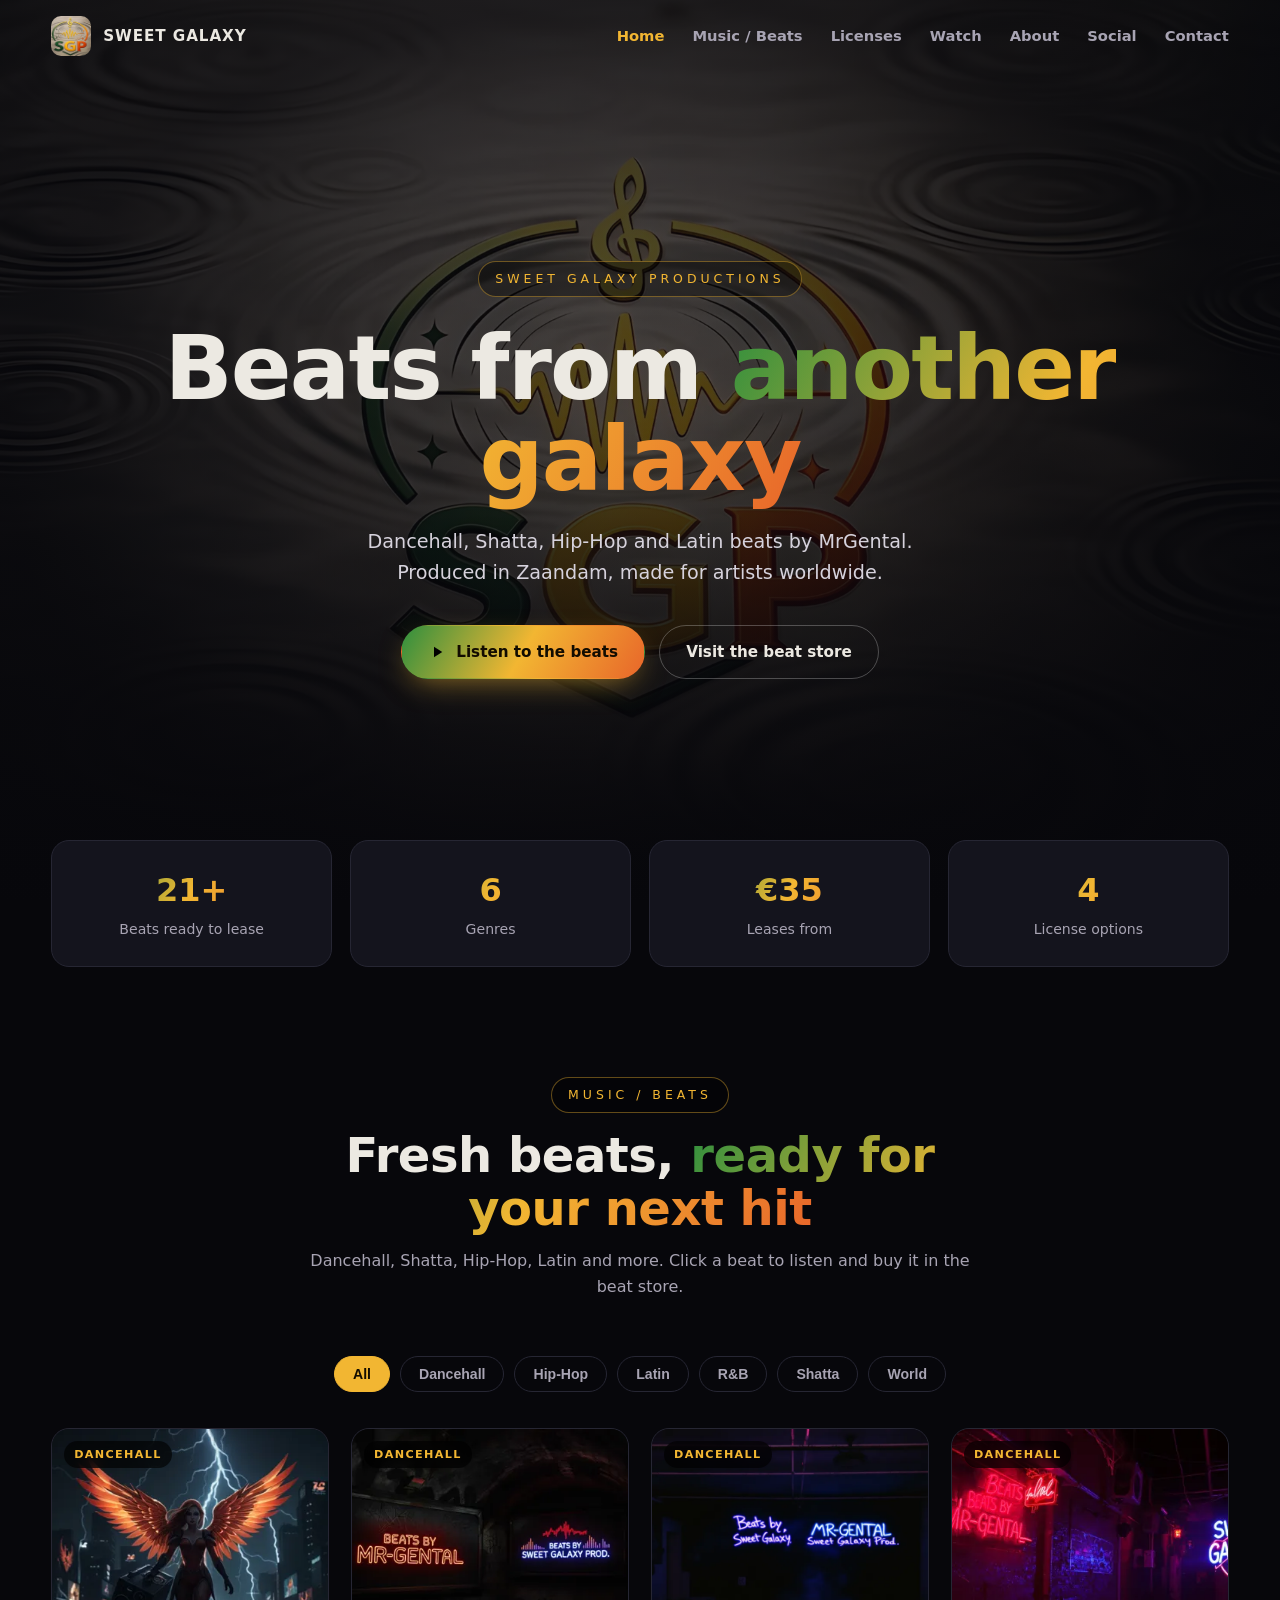
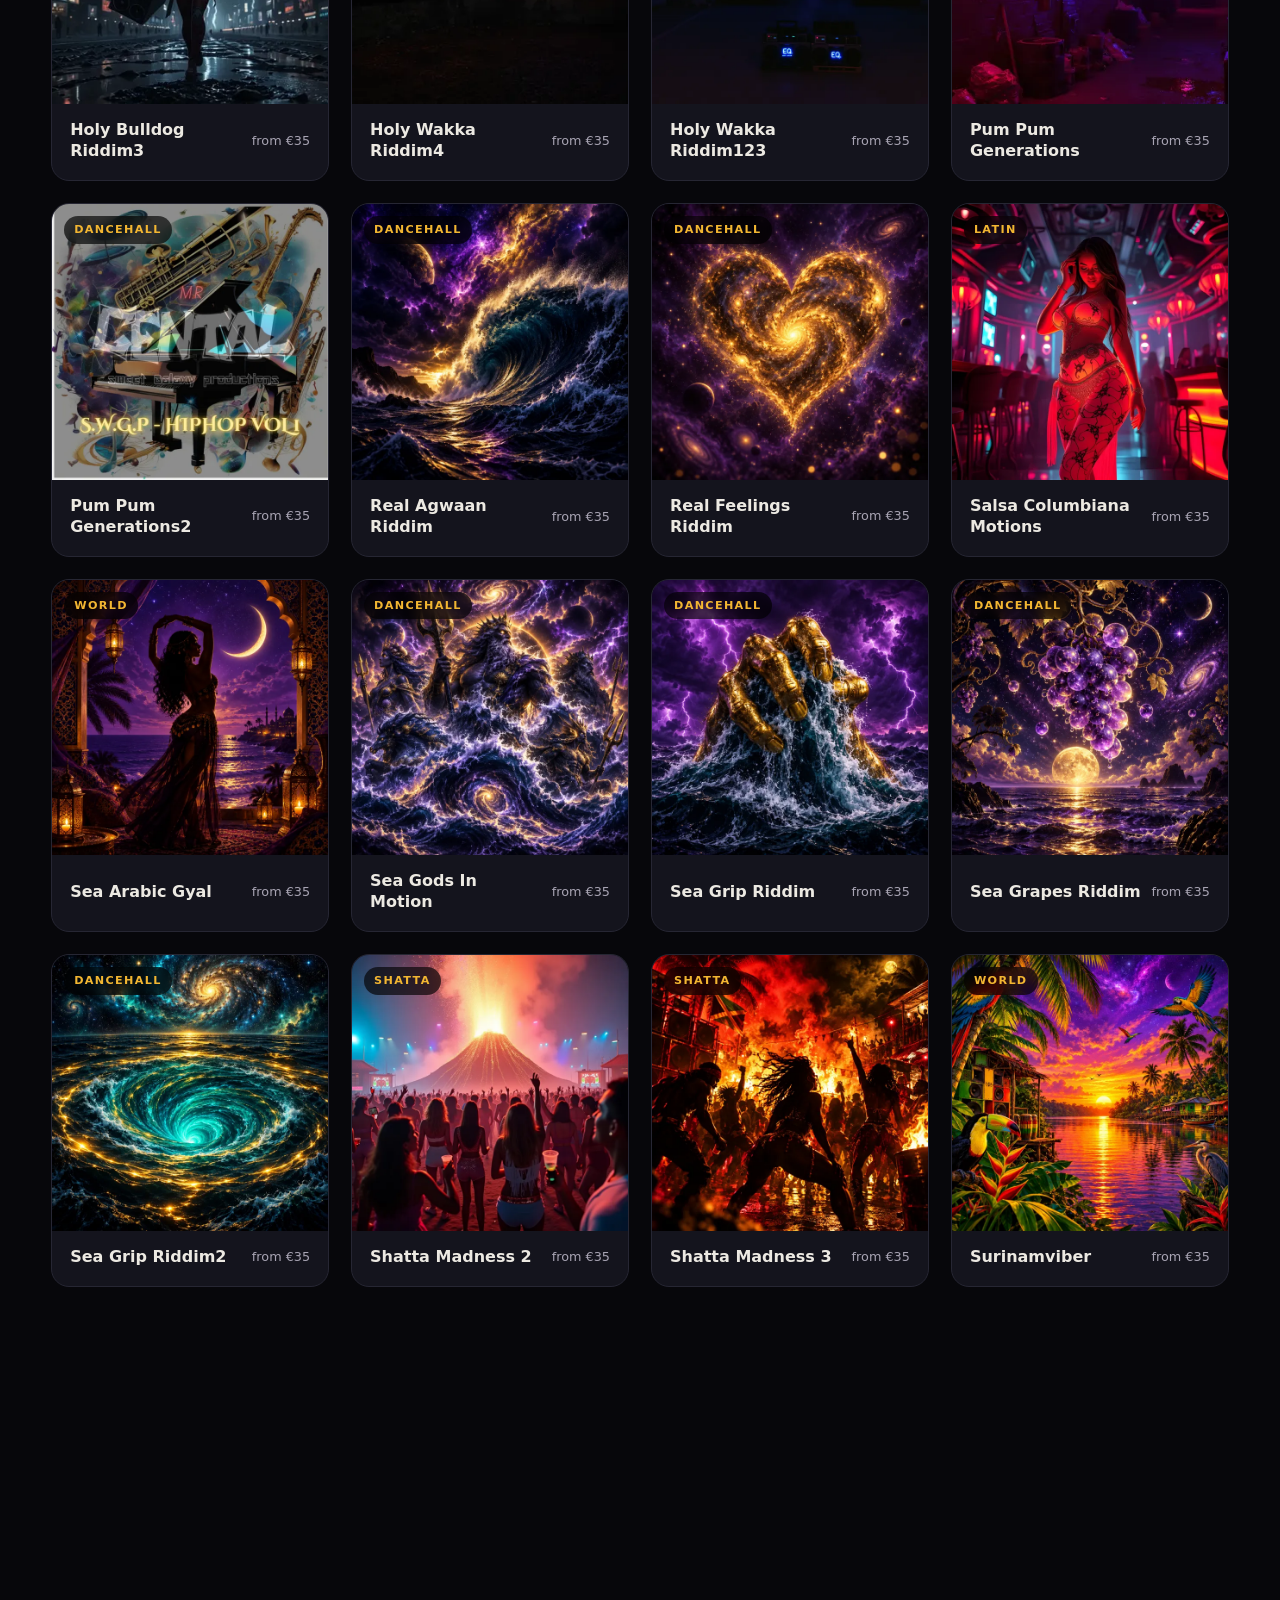
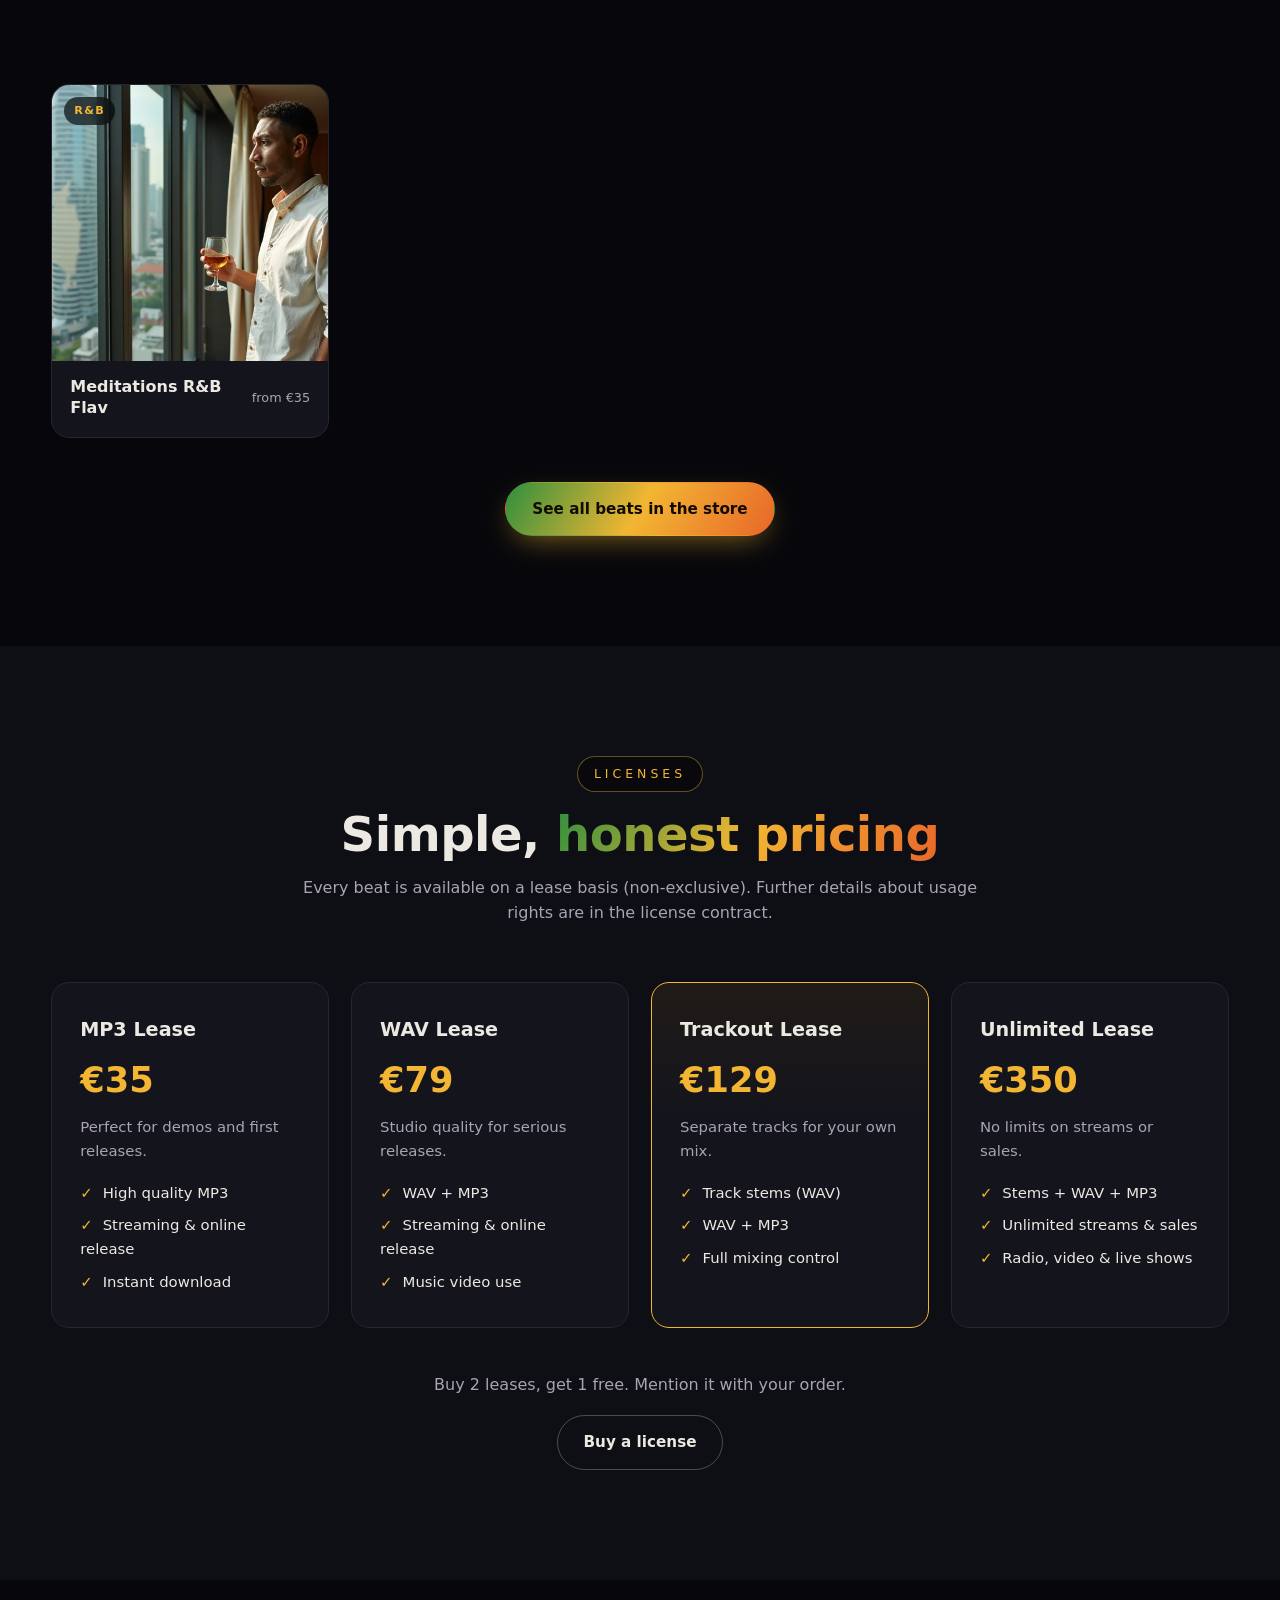
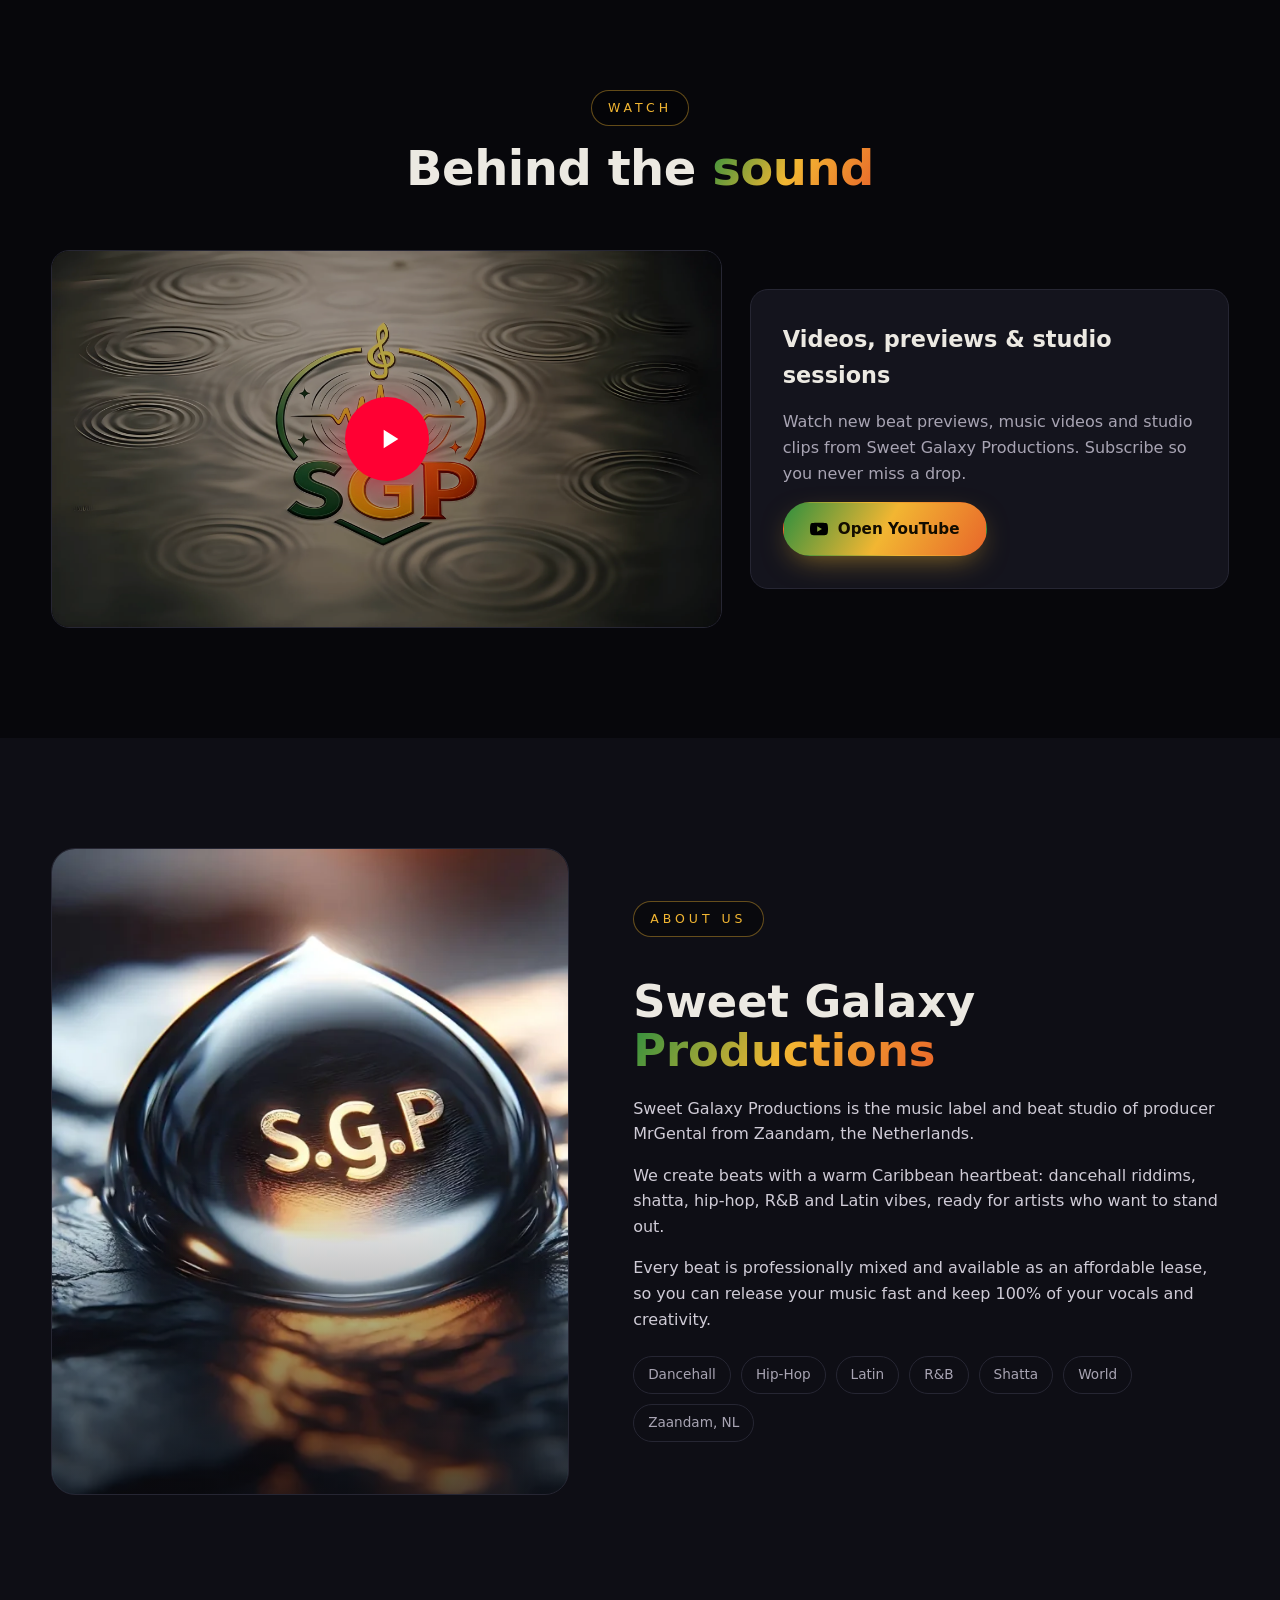
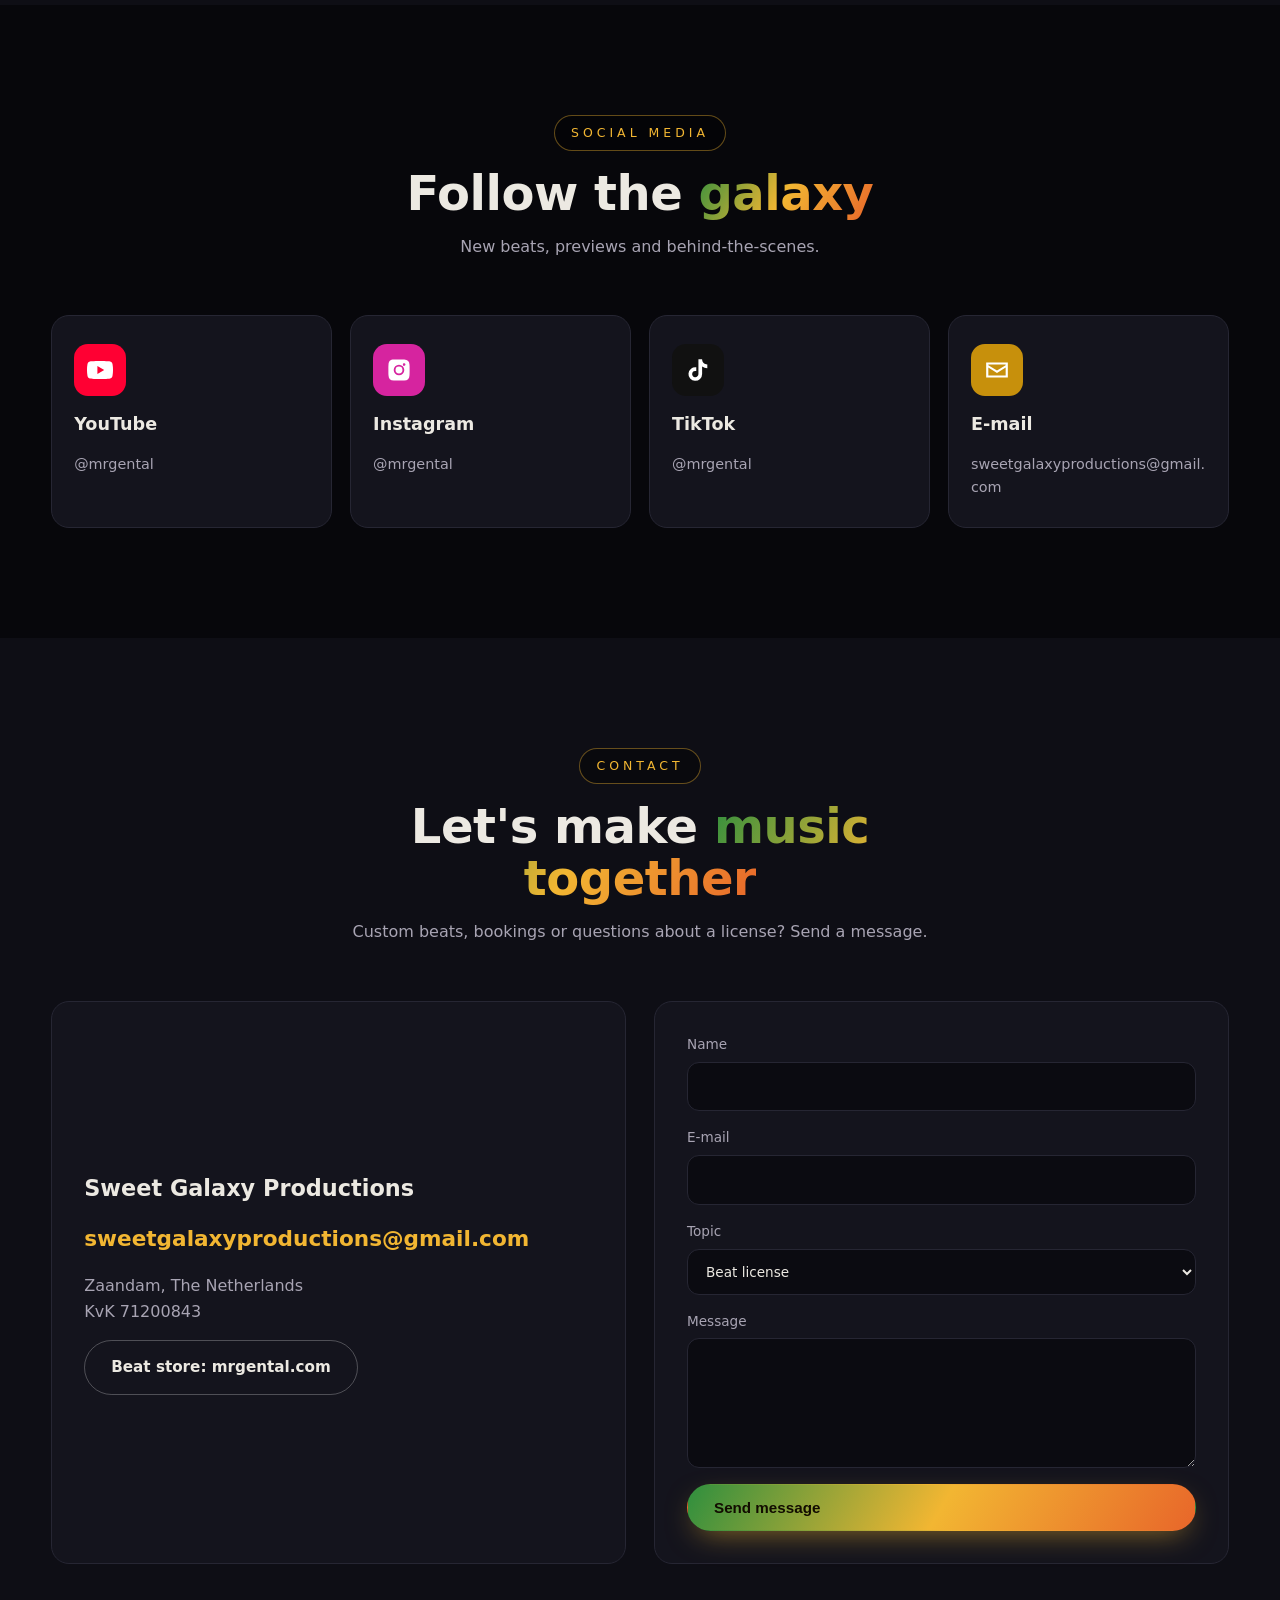
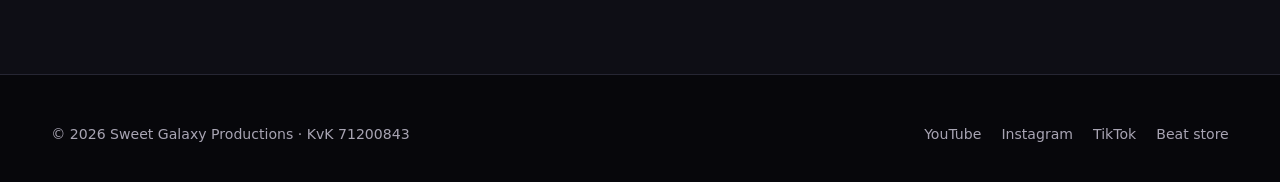
==== index.html @ cc9977ad "Sweet Galaxy Music website v1.0.0 Co-Authored-By: Devin AI <158243242+devin-ai-integration[bot]@user" ====
<!doctype html>
<html lang="en">
<head>
<meta charset="utf-8">
<meta name="viewport" content="width=device-width,initial-scale=1">
<title>Sweet Galaxy Music | Beats by MrGental - Sweet Galaxy Productions</title>
<meta name="description" content="Sweet Galaxy Productions: Dancehall, Shatta, Hip-Hop and Latin beats by MrGental. Lease beats from €35 with instant delivery.">
<link rel="canonical" href="https://www.sweetgalaxymusic.com/">
<meta name="theme-color" content="#07070b">
<meta property="og:type" content="website"><meta property="og:url" content="https://www.sweetgalaxymusic.com/">
<meta property="og:title" content="Sweet Galaxy Music | Beats by MrGental - Sweet Galaxy Productions"><meta property="og:description" content="Sweet Galaxy Productions: Dancehall, Shatta, Hip-Hop and Latin beats by MrGental. Lease beats from €35 with instant delivery.">
<meta property="og:image" content="https://www.sweetgalaxymusic.com/assets/img/og.jpg"><meta name="twitter:card" content="summary_large_image">
<link rel="icon" href="assets/img/icon-32.png" sizes="32x32"><link rel="apple-touch-icon" href="assets/img/icon-180.png">
<link rel="manifest" href="site.webmanifest">
<link rel="preload" as="image" href="assets/img/hero.webp">
<link rel="stylesheet" href="assets/styles.css?v=1.0.0">
<script type="application/ld+json">{"@context":"https://schema.org","@type":"MusicGroup","name":"Sweet Galaxy Productions","alternateName":"MrGental","url":"https://www.sweetgalaxymusic.com/","logo":"https://www.sweetgalaxymusic.com/assets/img/icon-512.png","email":"sweetgalaxyproductions@gmail.com","genre":["Dancehall", "Hip-Hop", "Latin", "R&B", "Shatta", "World"],"sameAs":["https://www.youtube.com/@mrgental", "https://www.instagram.com/mrgental/", "https://www.tiktok.com/@mrgental", "https://mrgental.com/#beats"]}</script>
</head>
<body>
<a class="skip" href="#main">Skip to content</a>
<header class="nav">
  <div class="wrap">
    <a class="brand" href="#home"><img src="assets/img/icon-180.png" alt="SGP logo" width="40" height="40">SWEET GALAXY</a>
    <button class="burger" aria-label="Menu" aria-expanded="false" aria-controls="menu"><span></span><span></span><span></span></button>
    <ul class="menu" id="menu">
      <li><a href="#home">Home</a></li><li><a href="#beats">Music / Beats</a></li><li><a href="#licenses">Licenses</a></li>
      <li><a href="#watch">Watch</a></li><li><a href="#about">About</a></li><li><a href="#social">Social</a></li><li><a href="#contact">Contact</a></li>
    </ul>
  </div>
</header>
<main id="main">
<section class="hero" id="home">
  <div class="wrap hero-inner">
    <span class="eyebrow">Sweet Galaxy Productions</span>
    <h1>Beats from <span class="grad-text">another galaxy</span></h1>
    <p>Dancehall, Shatta, Hip-Hop and Latin beats by MrGental. Produced in Zaandam, made for artists worldwide.</p>
    <div class="cta">
      <a class="btn btn-primary" href="#beats"><svg viewBox="0 0 24 24"><path d="M8 5v14l11-7z"/></svg> Listen to the beats</a>
      <a class="btn btn-ghost" href="https://mrgental.com/#beats" target="_blank" rel="noopener">Visit the beat store</a>
    </div>
  </div>
</section>

<div class="wrap stats">
  <div class="stat reveal"><b class="grad-text">21+</b><span>Beats ready to lease</span></div>
  <div class="stat reveal"><b class="grad-text">6</b><span>Genres</span></div>
  <div class="stat reveal"><b class="grad-text">€35</b><span>Leases from</span></div>
  <div class="stat reveal"><b class="grad-text">4</b><span>License options</span></div>
</div>

<section id="beats">
  <div class="wrap">
    <div class="head reveal"><span class="eyebrow">Music / Beats</span><h2>Fresh beats, <span class="grad-text">ready for your next hit</span></h2><p>Dancehall, Shatta, Hip-Hop, Latin and more. Click a beat to listen and buy it in the beat store.</p></div>
    <div class="filters reveal"><button class="chip on" data-f="all">All</button><button class="chip" data-f="Dancehall">Dancehall</button><button class="chip" data-f="Hip-Hop">Hip-Hop</button><button class="chip" data-f="Latin">Latin</button><button class="chip" data-f="R&amp;B">R&amp;B</button><button class="chip" data-f="Shatta">Shatta</button><button class="chip" data-f="World">World</button></div>
    <div class="grid">
      <a class="beat reveal" data-g="Dancehall" href="https://mrgental.com/beat/holy-bulldog-riddim3/" target="_blank" rel="noopener">
        <div class="cover"><img src="assets/img/beats/holy-bulldog-riddim3.webp" alt="Holy Bulldog Riddim3 cover" loading="lazy" width="640" height="640"><span class="tag">Dancehall</span><span class="play"><svg viewBox="0 0 24 24"><path d="M8 5v14l11-7z"/></svg></span></div>
        <div class="info"><h3>Holy Bulldog Riddim3</h3><span class="price">from €35</span></div>
      </a>
      <a class="beat reveal" data-g="Dancehall" href="https://mrgental.com/beat/holy-wakka-riddim4/" target="_blank" rel="noopener">
        <div class="cover"><img src="assets/img/beats/holy-wakka-riddim4.webp" alt="Holy Wakka Riddim4 cover" loading="lazy" width="640" height="640"><span class="tag">Dancehall</span><span class="play"><svg viewBox="0 0 24 24"><path d="M8 5v14l11-7z"/></svg></span></div>
        <div class="info"><h3>Holy Wakka Riddim4</h3><span class="price">from €35</span></div>
      </a>
      <a class="beat reveal" data-g="Dancehall" href="https://mrgental.com/beat/holy-wakka-riddim123/" target="_blank" rel="noopener">
        <div class="cover"><img src="assets/img/beats/holy-wakka-riddim123.webp" alt="Holy Wakka Riddim123 cover" loading="lazy" width="640" height="640"><span class="tag">Dancehall</span><span class="play"><svg viewBox="0 0 24 24"><path d="M8 5v14l11-7z"/></svg></span></div>
        <div class="info"><h3>Holy Wakka Riddim123</h3><span class="price">from €35</span></div>
      </a>
      <a class="beat reveal" data-g="Dancehall" href="https://mrgental.com/beat/pum-pum-generations/" target="_blank" rel="noopener">
        <div class="cover"><img src="assets/img/beats/pum-pum-generations.webp" alt="Pum Pum Generations cover" loading="lazy" width="640" height="640"><span class="tag">Dancehall</span><span class="play"><svg viewBox="0 0 24 24"><path d="M8 5v14l11-7z"/></svg></span></div>
        <div class="info"><h3>Pum Pum Generations</h3><span class="price">from €35</span></div>
      </a>
      <a class="beat reveal" data-g="Dancehall" href="https://mrgental.com/beat/pum-pum-generations2/" target="_blank" rel="noopener">
        <div class="cover"><img src="assets/img/beats/pum-pum-generations2.webp" alt="Pum Pum Generations2 cover" loading="lazy" width="640" height="640"><span class="tag">Dancehall</span><span class="play"><svg viewBox="0 0 24 24"><path d="M8 5v14l11-7z"/></svg></span></div>
        <div class="info"><h3>Pum Pum Generations2</h3><span class="price">from €35</span></div>
      </a>
      <a class="beat reveal" data-g="Dancehall" href="https://mrgental.com/beat/real-agwaan-riddim/" target="_blank" rel="noopener">
        <div class="cover"><img src="assets/img/beats/real-agwaan-riddim.webp" alt="Real Agwaan Riddim cover" loading="lazy" width="640" height="640"><span class="tag">Dancehall</span><span class="play"><svg viewBox="0 0 24 24"><path d="M8 5v14l11-7z"/></svg></span></div>
        <div class="info"><h3>Real Agwaan Riddim</h3><span class="price">from €35</span></div>
      </a>
      <a class="beat reveal" data-g="Dancehall" href="https://mrgental.com/beat/real-feelings-riddim/" target="_blank" rel="noopener">
        <div class="cover"><img src="assets/img/beats/real-feelings-riddim.webp" alt="Real Feelings Riddim cover" loading="lazy" width="640" height="640"><span class="tag">Dancehall</span><span class="play"><svg viewBox="0 0 24 24"><path d="M8 5v14l11-7z"/></svg></span></div>
        <div class="info"><h3>Real Feelings Riddim</h3><span class="price">from €35</span></div>
      </a>
      <a class="beat reveal" data-g="Latin" href="https://mrgental.com/beat/salsa-columbiana-motions/" target="_blank" rel="noopener">
        <div class="cover"><img src="assets/img/beats/salsa-columbiana-motions.webp" alt="Salsa Columbiana Motions cover" loading="lazy" width="640" height="640"><span class="tag">Latin</span><span class="play"><svg viewBox="0 0 24 24"><path d="M8 5v14l11-7z"/></svg></span></div>
        <div class="info"><h3>Salsa Columbiana Motions</h3><span class="price">from €35</span></div>
      </a>
      <a class="beat reveal" data-g="World" href="https://mrgental.com/beat/sea-arabic-gyal/" target="_blank" rel="noopener">
        <div class="cover"><img src="assets/img/beats/sea-arabic-gyal.webp" alt="Sea Arabic Gyal cover" loading="lazy" width="640" height="640"><span class="tag">World</span><span class="play"><svg viewBox="0 0 24 24"><path d="M8 5v14l11-7z"/></svg></span></div>
        <div class="info"><h3>Sea Arabic Gyal</h3><span class="price">from €35</span></div>
      </a>
      <a class="beat reveal" data-g="Dancehall" href="https://mrgental.com/beat/sea-gods-in-motion/" target="_blank" rel="noopener">
        <div class="cover"><img src="assets/img/beats/sea-gods-in-motion.webp" alt="Sea Gods In Motion cover" loading="lazy" width="640" height="640"><span class="tag">Dancehall</span><span class="play"><svg viewBox="0 0 24 24"><path d="M8 5v14l11-7z"/></svg></span></div>
        <div class="info"><h3>Sea Gods In Motion</h3><span class="price">from €35</span></div>
      </a>
      <a class="beat reveal" data-g="Dancehall" href="https://mrgental.com/beat/sea-grip-riddim/" target="_blank" rel="noopener">
        <div class="cover"><img src="assets/img/beats/sea-grip-riddim.webp" alt="Sea Grip Riddim cover" loading="lazy" width="640" height="640"><span class="tag">Dancehall</span><span class="play"><svg viewBox="0 0 24 24"><path d="M8 5v14l11-7z"/></svg></span></div>
        <div class="info"><h3>Sea Grip Riddim</h3><span class="price">from €35</span></div>
      </a>
      <a class="beat reveal" data-g="Dancehall" href="https://mrgental.com/beat/sea-grapes-riddim/" target="_blank" rel="noopener">
        <div class="cover"><img src="assets/img/beats/sea-grapes-riddim.webp" alt="Sea Grapes Riddim cover" loading="lazy" width="640" height="640"><span class="tag">Dancehall</span><span class="play"><svg viewBox="0 0 24 24"><path d="M8 5v14l11-7z"/></svg></span></div>
        <div class="info"><h3>Sea Grapes Riddim</h3><span class="price">from €35</span></div>
      </a>
      <a class="beat reveal" data-g="Dancehall" href="https://mrgental.com/beat/sea-grip-riddim2/" target="_blank" rel="noopener">
        <div class="cover"><img src="assets/img/beats/sea-grip-riddim2.webp" alt="Sea Grip Riddim2 cover" loading="lazy" width="640" height="640"><span class="tag">Dancehall</span><span class="play"><svg viewBox="0 0 24 24"><path d="M8 5v14l11-7z"/></svg></span></div>
        <div class="info"><h3>Sea Grip Riddim2</h3><span class="price">from €35</span></div>
      </a>
      <a class="beat reveal" data-g="Shatta" href="https://mrgental.com/beat/shatta-madness-2/" target="_blank" rel="noopener">
        <div class="cover"><img src="assets/img/beats/shatta-madness-2.webp" alt="Shatta Madness 2 cover" loading="lazy" width="640" height="640"><span class="tag">Shatta</span><span class="play"><svg viewBox="0 0 24 24"><path d="M8 5v14l11-7z"/></svg></span></div>
        <div class="info"><h3>Shatta Madness 2</h3><span class="price">from €35</span></div>
      </a>
      <a class="beat reveal" data-g="Shatta" href="https://mrgental.com/beat/shatta-madness-3/" target="_blank" rel="noopener">
        <div class="cover"><img src="assets/img/beats/shatta-madness-3.webp" alt="Shatta Madness 3 cover" loading="lazy" width="640" height="640"><span class="tag">Shatta</span><span class="play"><svg viewBox="0 0 24 24"><path d="M8 5v14l11-7z"/></svg></span></div>
        <div class="info"><h3>Shatta Madness 3</h3><span class="price">from €35</span></div>
      </a>
      <a class="beat reveal" data-g="World" href="https://mrgental.com/beat/surinamviber/" target="_blank" rel="noopener">
        <div class="cover"><img src="assets/img/beats/surinamviber.webp" alt="Surinamviber cover" loading="lazy" width="640" height="640"><span class="tag">World</span><span class="play"><svg viewBox="0 0 24 24"><path d="M8 5v14l11-7z"/></svg></span></div>
        <div class="info"><h3>Surinamviber</h3><span class="price">from €35</span></div>
      </a>
      <a class="beat reveal" data-g="Hip-Hop" href="https://mrgental.com/beat/major-major-hiphopbeat2023/" target="_blank" rel="noopener">
        <div class="cover"><img src="assets/img/beats/major-major-hiphopbeat2023.webp" alt="Major Major Hiphopbeat2023 cover" loading="lazy" width="640" height="640"><span class="tag">Hip-Hop</span><span class="play"><svg viewBox="0 0 24 24"><path d="M8 5v14l11-7z"/></svg></span></div>
        <div class="info"><h3>Major Major Hiphopbeat2023</h3><span class="price">from €35</span></div>
      </a>
      <a class="beat reveal" data-g="Dancehall" href="https://mrgental.com/beat/new-gorilla-riddim3/" target="_blank" rel="noopener">
        <div class="cover"><img src="assets/img/beats/new-gorilla-riddim3.webp" alt="New Gorilla Riddim3 cover" loading="lazy" width="640" height="640"><span class="tag">Dancehall</span><span class="play"><svg viewBox="0 0 24 24"><path d="M8 5v14l11-7z"/></svg></span></div>
        <div class="info"><h3>New Gorilla Riddim3</h3><span class="price">from €35</span></div>
      </a>
      <a class="beat reveal" data-g="Hip-Hop" href="https://mrgental.com/beat/club-hiphopbeat133/" target="_blank" rel="noopener">
        <div class="cover"><img src="assets/img/beats/club-hiphopbeat133.webp" alt="Club Hiphopbeat133 cover" loading="lazy" width="640" height="640"><span class="tag">Hip-Hop</span><span class="play"><svg viewBox="0 0 24 24"><path d="M8 5v14l11-7z"/></svg></span></div>
        <div class="info"><h3>Club Hiphopbeat133</h3><span class="price">from €35</span></div>
      </a>
      <a class="beat reveal" data-g="Dancehall" href="https://mrgental.com/beat/jump-up-we-party/" target="_blank" rel="noopener">
        <div class="cover"><img src="assets/img/beats/jump-up-we-party.webp" alt="Jump Up We Party cover" loading="lazy" width="640" height="640"><span class="tag">Dancehall</span><span class="play"><svg viewBox="0 0 24 24"><path d="M8 5v14l11-7z"/></svg></span></div>
        <div class="info"><h3>Jump Up We Party</h3><span class="price">from €35</span></div>
      </a>
      <a class="beat reveal" data-g="R&amp;B" href="https://mrgental.com/beat/meditations-rb-flav/" target="_blank" rel="noopener">
        <div class="cover"><img src="assets/img/beats/meditations-rb-flav.webp" alt="Meditations R&amp;B Flav cover" loading="lazy" width="640" height="640"><span class="tag">R&amp;B</span><span class="play"><svg viewBox="0 0 24 24"><path d="M8 5v14l11-7z"/></svg></span></div>
        <div class="info"><h3>Meditations R&amp;B Flav</h3><span class="price">from €35</span></div>
      </a>
    </div>
    <div class="center"><a class="btn btn-primary" href="https://mrgental.com/#beats" target="_blank" rel="noopener">See all beats in the store</a></div>
  </div>
</section>

<section class="alt" id="licenses">
  <div class="wrap">
    <div class="head reveal"><span class="eyebrow">Licenses</span><h2>Simple, <span class="grad-text">honest pricing</span></h2><p>Every beat is available on a lease basis (non-exclusive). Further details about usage rights are in the license contract.</p></div>
    <div class="lic" style="grid-template-columns:repeat(auto-fit,minmax(230px,1fr))">
      <div class="card reveal"><h3>MP3 Lease</h3><div class="price-big">€35</div><p>Perfect for demos and first releases.</p><ul><li>High quality MP3</li><li>Streaming &amp; online release</li><li>Instant download</li></ul></div>
      <div class="card reveal"><h3>WAV Lease</h3><div class="price-big">€79</div><p>Studio quality for serious releases.</p><ul><li>WAV + MP3</li><li>Streaming &amp; online release</li><li>Music video use</li></ul></div>
      <div class="card reveal hot"><h3>Trackout Lease</h3><div class="price-big">€129</div><p>Separate tracks for your own mix.</p><ul><li>Track stems (WAV)</li><li>WAV + MP3</li><li>Full mixing control</li></ul></div>
      <div class="card reveal"><h3>Unlimited Lease</h3><div class="price-big">€350</div><p>No limits on streams or sales.</p><ul><li>Stems + WAV + MP3</li><li>Unlimited streams &amp; sales</li><li>Radio, video &amp; live shows</li></ul></div>
    </div>
    <div class="center"><p style="color:var(--muted);margin-bottom:18px">Buy 2 leases, get 1 free. Mention it with your order.</p><a class="btn btn-ghost" href="https://mrgental.com/#beats" target="_blank" rel="noopener">Buy a license</a></div>
  </div>
</section>

<section id="watch">
  <div class="wrap">
    <div class="head reveal"><span class="eyebrow">Watch</span><h2>Behind the <span class="grad-text">sound</span></h2></div>
    <div class="watch">
      <a class="video reveal" href="https://www.youtube.com/@mrgental" target="_blank" rel="noopener" aria-label="Watch on YouTube"><img src="assets/img/hero.webp" alt="" loading="lazy"><span class="big"><span><svg viewBox="0 0 24 24"><path d="M8 5v14l11-7z"/></svg></span></span></a>
      <div class="panel reveal"><h3>Videos, previews &amp; studio sessions</h3><p>Watch new beat previews, music videos and studio clips from Sweet Galaxy Productions. Subscribe so you never miss a drop.</p><a class="btn btn-primary" href="https://www.youtube.com/@mrgental" target="_blank" rel="noopener" style="align-self:flex-start"><svg viewBox="0 0 24 24" aria-hidden="true"><path d="M23.5 6.2a3 3 0 0 0-2.1-2.1C19.5 3.6 12 3.6 12 3.6s-7.5 0-9.4.5A3 3 0 0 0 .5 6.2 31 31 0 0 0 0 12a31 31 0 0 0 .5 5.8 3 3 0 0 0 2.1 2.1c1.9.5 9.4.5 9.4.5s7.5 0 9.4-.5a3 3 0 0 0 2.1-2.1A31 31 0 0 0 24 12a31 31 0 0 0-.5-5.8ZM9.6 15.6V8.4l6.3 3.6-6.3 3.6Z"/></svg> Open YouTube</a></div>
    </div>
  </div>
</section>

<section class="alt" id="about">
  <div class="wrap about">
    <div class="pic reveal"><img src="assets/img/drop.webp" alt="S.G.P logo in a water drop" loading="lazy"></div>
    <div class="reveal">
      <span class="eyebrow">About us</span>
      <h2>Sweet Galaxy <span class="grad-text">Productions</span></h2>
      <p>Sweet Galaxy Productions is the music label and beat studio of producer MrGental from Zaandam, the Netherlands.</p><p>We create beats with a warm Caribbean heartbeat: dancehall riddims, shatta, hip-hop, R&amp;B and Latin vibes, ready for artists who want to stand out.</p><p>Every beat is professionally mixed and available as an affordable lease, so you can release your music fast and keep 100% of your vocals and creativity.</p>
      <div class="pills"><span>Dancehall</span><span>Hip-Hop</span><span>Latin</span><span>R&amp;B</span><span>Shatta</span><span>World</span><span>Zaandam, NL</span></div>
    </div>
  </div>
</section>

<section id="social">
  <div class="wrap">
    <div class="head reveal"><span class="eyebrow">Social media</span><h2>Follow the <span class="grad-text">galaxy</span></h2><p>New beats, previews and behind-the-scenes.</p></div>
    <div class="socials">
      <a class="soc reveal" style="--c:#ff0033" href="https://www.youtube.com/@mrgental" target="_blank" rel="noopener"><span class="ic"><svg viewBox="0 0 24 24" aria-hidden="true"><path d="M23.5 6.2a3 3 0 0 0-2.1-2.1C19.5 3.6 12 3.6 12 3.6s-7.5 0-9.4.5A3 3 0 0 0 .5 6.2 31 31 0 0 0 0 12a31 31 0 0 0 .5 5.8 3 3 0 0 0 2.1 2.1c1.9.5 9.4.5 9.4.5s7.5 0 9.4-.5a3 3 0 0 0 2.1-2.1A31 31 0 0 0 24 12a31 31 0 0 0-.5-5.8ZM9.6 15.6V8.4l6.3 3.6-6.3 3.6Z"/></svg></span><b>YouTube</b><span>@mrgental</span></a>
      <a class="soc reveal" style="--c:#d6249f" href="https://www.instagram.com/mrgental/" target="_blank" rel="noopener"><span class="ic"><svg viewBox="0 0 24 24" aria-hidden="true"><path d="M12 2.2c3.2 0 3.6 0 4.8.1 3.3.1 4.8 1.7 4.9 4.9.1 1.3.1 1.6.1 4.8s0 3.6-.1 4.8c-.1 3.2-1.7 4.8-4.9 4.9-1.3.1-1.6.1-4.8.1s-3.6 0-4.8-.1c-3.3-.1-4.8-1.7-4.9-4.9C2.2 15.6 2.2 15.2 2.2 12s0-3.6.1-4.8C2.4 3.9 3.9 2.4 7.2 2.3 8.4 2.2 8.8 2.2 12 2.2Zm0 4.9a4.9 4.9 0 1 0 0 9.8 4.9 4.9 0 0 0 0-9.8Zm0 8.1a3.2 3.2 0 1 1 0-6.4 3.2 3.2 0 0 1 0 6.4Zm5.1-9.4a1.2 1.2 0 1 0 0 2.3 1.2 1.2 0 0 0 0-2.3Z"/></svg></span><b>Instagram</b><span>@mrgental</span></a>
      <a class="soc reveal" style="--c:#111" href="https://www.tiktok.com/@mrgental" target="_blank" rel="noopener"><span class="ic"><svg viewBox="0 0 24 24" aria-hidden="true"><path d="M19.6 6.7a4.8 4.8 0 0 1-3.8-4.2V2h-3.4v13.7a2.9 2.9 0 1 1-2-2.7V9.5a6.3 6.3 0 1 0 5.4 6.2V8.8a8.2 8.2 0 0 0 4.8 1.5V6.9l-1-.2Z"/></svg></span><b>TikTok</b><span>@mrgental</span></a>
      <a class="soc reveal" style="--c:#c7900c" href="mailto:sweetgalaxyproductions@gmail.com"><span class="ic"><svg viewBox="0 0 24 24" aria-hidden="true"><path d="M2 5h20v14H2V5Zm2 2v.5l8 5 8-5V7H4Zm16 2.8-8 5-8-5V17h16V9.8Z"/></svg></span><b>E-mail</b><span>sweetgalaxyproductions@gmail.com</span></a>
    </div>
  </div>
</section>

<section class="alt" id="contact">
  <div class="wrap">
    <div class="head reveal"><span class="eyebrow">Contact</span><h2>Let&#39;s make <span class="grad-text">music together</span></h2><p>Custom beats, bookings or questions about a license? Send a message.</p></div>
    <div class="contact">
      <div class="panel reveal">
        <h3>Sweet Galaxy Productions</h3>
        <a class="mail" href="mailto:sweetgalaxyproductions@gmail.com">sweetgalaxyproductions@gmail.com</a>
        <p>Zaandam, The Netherlands<br>KvK 71200843</p>
        <a class="btn btn-ghost" href="https://mrgental.com/#beats" target="_blank" rel="noopener" style="align-self:flex-start">Beat store: mrgental.com</a>
      </div>
      <form class="panel reveal" id="contact-form" data-to="sweetgalaxyproductions@gmail.com">
        <label>Name<input name="name" required autocomplete="name"></label>
        <label>E-mail<input name="email" type="email" required autocomplete="email"></label>
        <label>Topic<select name="topic"><option>Beat license</option><option>Custom beat</option><option>Booking</option><option>Other</option></select></label>
        <label>Message<textarea name="message" required></textarea></label>
        <button class="btn btn-primary" type="submit">Send message</button>
      </form>
    </div>
  </div>
</section>
</main>
<footer>
  <div class="wrap">
    <div>&copy; <span id="year">2026</span> Sweet Galaxy Productions &middot; KvK 71200843</div>
    <nav><a href="https://www.youtube.com/@mrgental" target="_blank" rel="noopener" aria-label="YouTube">YouTube</a> <a href="https://www.instagram.com/mrgental/" target="_blank" rel="noopener" aria-label="Instagram">Instagram</a> <a href="https://www.tiktok.com/@mrgental" target="_blank" rel="noopener" aria-label="TikTok">TikTok</a> <a href="https://mrgental.com/#beats" target="_blank" rel="noopener">Beat store</a></nav>
  </div>
</footer>
<script src="assets/main.js?v=1.0.0" defer></script>
</body>
</html>
---- assets/styles.css ----
:root{
  --bg:#07070b;--bg2:#0e0e15;--card:#14141d;--line:#262633;
  --text:#ece9e2;--muted:#a8a4b3;
  --gold:#f2b632;--orange:#e8662a;--green:#2f8f3e;
  --grad:linear-gradient(120deg,var(--green),var(--gold) 50%,var(--orange));
  --radius:18px;--max:1180px;
}
*{box-sizing:border-box;margin:0;padding:0}
html{scroll-behavior:smooth;scroll-padding-top:80px}
body{font-family:"Segoe UI",system-ui,-apple-system,Roboto,Helvetica,Arial,sans-serif;background:var(--bg);color:var(--text);line-height:1.6;-webkit-font-smoothing:antialiased}
img{max-width:100%;display:block}
a{color:inherit;text-decoration:none}
.wrap{width:min(var(--max),92vw);margin-inline:auto}
.grad-text{background:var(--grad);-webkit-background-clip:text;background-clip:text;color:transparent}
.skip{position:absolute;left:-999px}.skip:focus{left:12px;top:12px;background:var(--gold);color:#000;padding:8px 14px;border-radius:8px;z-index:99}

/* nav */
.nav{position:fixed;inset:0 0 auto;z-index:50;transition:background .3s,border-color .3s;border-bottom:1px solid transparent}
.nav.scrolled{background:rgba(7,7,11,.86);backdrop-filter:blur(14px);border-color:var(--line)}
.nav .wrap{display:flex;align-items:center;justify-content:space-between;height:72px}
.brand{display:flex;align-items:center;gap:12px;font-weight:800;letter-spacing:.06em;font-size:.95rem}
.brand img{width:40px;height:40px;border-radius:10px;object-fit:cover}
.menu{display:flex;gap:28px;list-style:none;font-size:.92rem;font-weight:600}
.menu a{color:var(--muted);transition:color .2s}.menu a:hover,.menu a.active{color:var(--gold)}
.burger{display:none;background:none;border:0;color:var(--text);width:44px;height:44px;cursor:pointer}
.burger span{display:block;width:24px;height:2px;background:currentColor;margin:5px auto;transition:.3s}
@media (max-width:860px){
  .burger{display:block}
  .menu{position:fixed;inset:72px 0 auto;flex-direction:column;gap:0;background:rgba(7,7,11,.97);border-bottom:1px solid var(--line);max-height:0;overflow:hidden;transition:max-height .35s}
  .menu.open{max-height:420px}
  .menu a{display:block;padding:16px 6vw;font-size:1.05rem}
}

/* buttons */
.btn{display:inline-flex;align-items:center;gap:10px;padding:14px 26px;border-radius:999px;font-weight:700;font-size:.95rem;transition:transform .2s,box-shadow .2s,background .2s;border:1px solid transparent;cursor:pointer}
.btn:hover{transform:translateY(-2px)}
.btn-primary{background:var(--grad);color:#120c00;box-shadow:0 10px 30px -10px rgba(242,182,50,.6)}
.btn-ghost{border-color:rgba(255,255,255,.25);color:var(--text)}.btn-ghost:hover{border-color:var(--gold);color:var(--gold)}
.btn svg{width:18px;height:18px}

/* hero */
.hero{position:relative;min-height:100svh;display:grid;place-items:center;text-align:center;overflow:hidden;isolation:isolate}
.hero::before{content:"";position:absolute;inset:0;background:url(img/hero.webp) center/cover no-repeat;z-index:-2;transform:scale(1.05);animation:slowzoom 24s ease-in-out infinite alternate}
.hero::after{content:"";position:absolute;inset:0;z-index:-1;background:radial-gradient(ellipse at center,rgba(7,7,11,.25),rgba(7,7,11,.85) 70%),linear-gradient(to bottom,rgba(7,7,11,.2),var(--bg))}
@keyframes slowzoom{to{transform:scale(1.14)}}
.hero-inner{padding:120px 0 80px}
.eyebrow{display:inline-block;font-size:.78rem;letter-spacing:.32em;text-transform:uppercase;color:var(--gold);border:1px solid rgba(242,182,50,.4);padding:7px 16px;border-radius:999px;margin-bottom:26px;background:rgba(0,0,0,.35)}
.hero h1{font-size:clamp(2.6rem,7.5vw,5.6rem);line-height:1.02;font-weight:900;letter-spacing:-.02em}
.hero p{max-width:620px;margin:22px auto 36px;color:#d6d2dc;font-size:clamp(1rem,2vw,1.2rem)}
.hero .cta{display:flex;gap:14px;justify-content:center;flex-wrap:wrap}
.scroll-hint{position:absolute;bottom:28px;left:50%;translate:-50% 0;width:26px;height:42px;border:2px solid rgba(255,255,255,.35);border-radius:14px}
.scroll-hint::after{content:"";position:absolute;left:50%;top:8px;width:4px;height:8px;border-radius:2px;background:var(--gold);translate:-50% 0;animation:sh 1.6s infinite}
@keyframes sh{to{transform:translateY(14px);opacity:0}}

/* sections */
section{padding:110px 0}
.alt{background:var(--bg2)}
.head{text-align:center;max-width:680px;margin:0 auto 56px}
.head .eyebrow{margin-bottom:16px}
.head h2{font-size:clamp(2rem,4.5vw,3rem);line-height:1.1;font-weight:850;letter-spacing:-.01em}
.head p{color:var(--muted);margin-top:14px}

/* stats */
.stats{display:grid;grid-template-columns:repeat(4,1fr);gap:18px;margin-top:-60px;position:relative;z-index:2}
.stat{background:var(--card);border:1px solid var(--line);border-radius:var(--radius);padding:24px;text-align:center}
.stat b{display:block;font-size:2rem;font-weight:900}
.stat span{color:var(--muted);font-size:.88rem}
@media (max-width:760px){.stats{grid-template-columns:repeat(2,1fr)}}

/* beats */
.filters{display:flex;flex-wrap:wrap;gap:10px;justify-content:center;margin-bottom:36px}
.chip{background:transparent;border:1px solid var(--line);color:var(--muted);padding:9px 18px;border-radius:999px;font-weight:600;cursor:pointer;font-size:.88rem;transition:.2s}
.chip:hover{color:var(--text);border-color:#444}
.chip.on{background:var(--gold);border-color:var(--gold);color:#140d00}
.grid{display:grid;grid-template-columns:repeat(auto-fill,minmax(230px,1fr));gap:22px}
.beat{background:var(--card);border:1px solid var(--line);border-radius:var(--radius);overflow:hidden;transition:transform .25s,border-color .25s,box-shadow .25s;display:flex;flex-direction:column}
.beat:hover{transform:translateY(-6px);border-color:rgba(242,182,50,.5);box-shadow:0 20px 40px -20px rgba(242,182,50,.35)}
.beat .cover{position:relative;aspect-ratio:1;overflow:hidden;background:#000}
.beat .cover img{width:100%;height:100%;object-fit:cover;transition:transform .5s}
.beat:hover .cover img{transform:scale(1.07)}
.beat .play{position:absolute;inset:auto 14px 14px auto;width:50px;height:50px;border-radius:50%;background:var(--grad);display:grid;place-items:center;opacity:0;transform:translateY(8px);transition:.25s;box-shadow:0 8px 20px rgba(0,0,0,.5)}
.beat:hover .play,.beat:focus-visible .play{opacity:1;transform:none}
.beat .play svg{width:20px;height:20px;fill:#140d00;margin-left:3px}
.beat .tag{position:absolute;top:12px;left:12px;font-size:.7rem;font-weight:700;letter-spacing:.12em;text-transform:uppercase;background:rgba(0,0,0,.65);backdrop-filter:blur(6px);padding:5px 10px;border-radius:999px;color:var(--gold)}
.beat .info{padding:16px 18px 18px;display:flex;justify-content:space-between;align-items:center;gap:10px;flex:1}
.beat h3{font-size:1rem;font-weight:700;line-height:1.3}
.beat .price{font-size:.8rem;color:var(--muted);white-space:nowrap}
.center{text-align:center;margin-top:44px}

/* licenses */
.lic{display:grid;grid-template-columns:repeat(3,1fr);gap:22px}
.lic .card{background:var(--card);border:1px solid var(--line);border-radius:var(--radius);padding:32px 28px}
.lic .card.hot{border-color:var(--gold);background:linear-gradient(180deg,rgba(242,182,50,.08),var(--card) 40%)}
.lic h3{font-size:1.2rem}.lic .card p{color:var(--muted);margin:8px 0 18px;font-size:.93rem}
.lic ul{list-style:none;display:grid;gap:9px;font-size:.93rem}
.lic li::before{content:"✓";color:var(--gold);font-weight:900;margin-right:10px}
@media (max-width:860px){.lic{grid-template-columns:1fr}}

/* about */
.about{display:grid;grid-template-columns:1fr 1.15fr;gap:64px;align-items:center}
.about .pic{position:relative;border-radius:24px;overflow:hidden;aspect-ratio:4/5;border:1px solid var(--line)}
.about .pic img{width:100%;height:100%;object-fit:cover}
.about .pic::after{content:"";position:absolute;inset:0;background:linear-gradient(to top,rgba(7,7,11,.7),transparent 50%)}
.about h2{font-size:clamp(2rem,4vw,2.8rem);line-height:1.1;margin:14px 0 20px}
.about p{color:#cfcbd6;margin-bottom:16px}
.pills{display:flex;flex-wrap:wrap;gap:10px;margin-top:24px}
.pills span{border:1px solid var(--line);padding:7px 14px;border-radius:999px;font-size:.85rem;color:var(--muted)}
@media (max-width:860px){.about{grid-template-columns:1fr;gap:36px}.about .pic{max-width:420px;margin:auto}}

/* watch */
.watch{display:grid;grid-template-columns:minmax(0,1.4fr) minmax(0,1fr);gap:28px;align-items:center}.watch>*,.contact>*,.about>*{min-width:0}
.video{width:100%;height:auto;position:relative;border-radius:var(--radius);overflow:hidden;border:1px solid var(--line);background:#000;aspect-ratio:16/9;display:block}
.video img{width:100%;height:100%;object-fit:cover;opacity:.7}
.video .big{position:absolute;inset:0;display:grid;place-items:center}
.video .big span{width:84px;height:84px;border-radius:50%;background:#ff0033;display:grid;place-items:center;box-shadow:0 10px 40px rgba(255,0,51,.5);transition:transform .2s}
.video:hover .big span{transform:scale(1.08)}
.video .big svg{width:32px;fill:#fff;margin-left:5px}
.panel{background:var(--card);border:1px solid var(--line);border-radius:var(--radius);padding:32px;display:flex;flex-direction:column;justify-content:center;gap:16px}
.panel h3{font-size:1.4rem}.panel p{color:var(--muted)}
@media (max-width:860px){.watch{grid-template-columns:1fr}}

/* social */
.socials{display:grid;grid-template-columns:repeat(4,minmax(0,1fr));gap:18px}
.soc{background:var(--card);border:1px solid var(--line);border-radius:var(--radius);padding:28px 22px;display:flex;flex-direction:column;gap:14px;transition:.25s}
.soc:hover{transform:translateY(-4px);border-color:var(--c)}
.soc .ic{width:52px;height:52px;border-radius:14px;display:grid;place-items:center;background:var(--c)}
.soc .ic svg{width:26px;height:26px;fill:#fff}
.soc b{font-size:1.1rem}.soc span{color:var(--muted);font-size:.9rem}
@media (max-width:860px){.socials{grid-template-columns:repeat(2,minmax(0,1fr))}}.soc span{overflow-wrap:anywhere}

/* contact */
.contact{display:grid;grid-template-columns:1fr 1fr;gap:28px}
.contact a.mail{font-size:clamp(1rem,2.4vw,1.35rem);font-weight:700;color:var(--gold);word-break:break-all}
form{display:grid;gap:14px}
label{font-size:.85rem;color:var(--muted);display:grid;gap:6px}
input,select,textarea{background:#0b0b11;border:1px solid var(--line);border-radius:12px;padding:13px 14px;color:var(--text);font:inherit;outline:none;transition:border-color .2s}
input:focus,select:focus,textarea:focus{border-color:var(--gold)}
textarea{min-height:130px;resize:vertical}
@media (max-width:860px){.contact{grid-template-columns:1fr}}

/* footer */
footer{border-top:1px solid var(--line);padding:48px 0 36px;color:var(--muted);font-size:.88rem}
footer .wrap{display:flex;flex-wrap:wrap;justify-content:space-between;gap:20px;align-items:center}
footer nav{display:flex;gap:20px;flex-wrap:wrap}footer nav a:hover{color:var(--gold)}

/* reveal */
.js .reveal{opacity:0;transform:translateY(24px);transition:opacity .8s,transform .8s}
.js .reveal.in{opacity:1;transform:none}
.hidden{display:none!important}
@media (prefers-reduced-motion:reduce){*{animation:none!important;transition:none!important}.js .reveal{opacity:1;transform:none}}
.lic .price-big{font-size:2.2rem;font-weight:900;color:var(--gold);margin:6px 0}
@media (max-width:560px){.grid{grid-template-columns:repeat(2,minmax(0,1fr));gap:12px}.beat .info{flex-direction:column;align-items:flex-start;gap:2px;padding:12px}.beat h3{font-size:.9rem}.beat .tag{font-size:.6rem;top:8px;left:8px}section{padding:80px 0}}
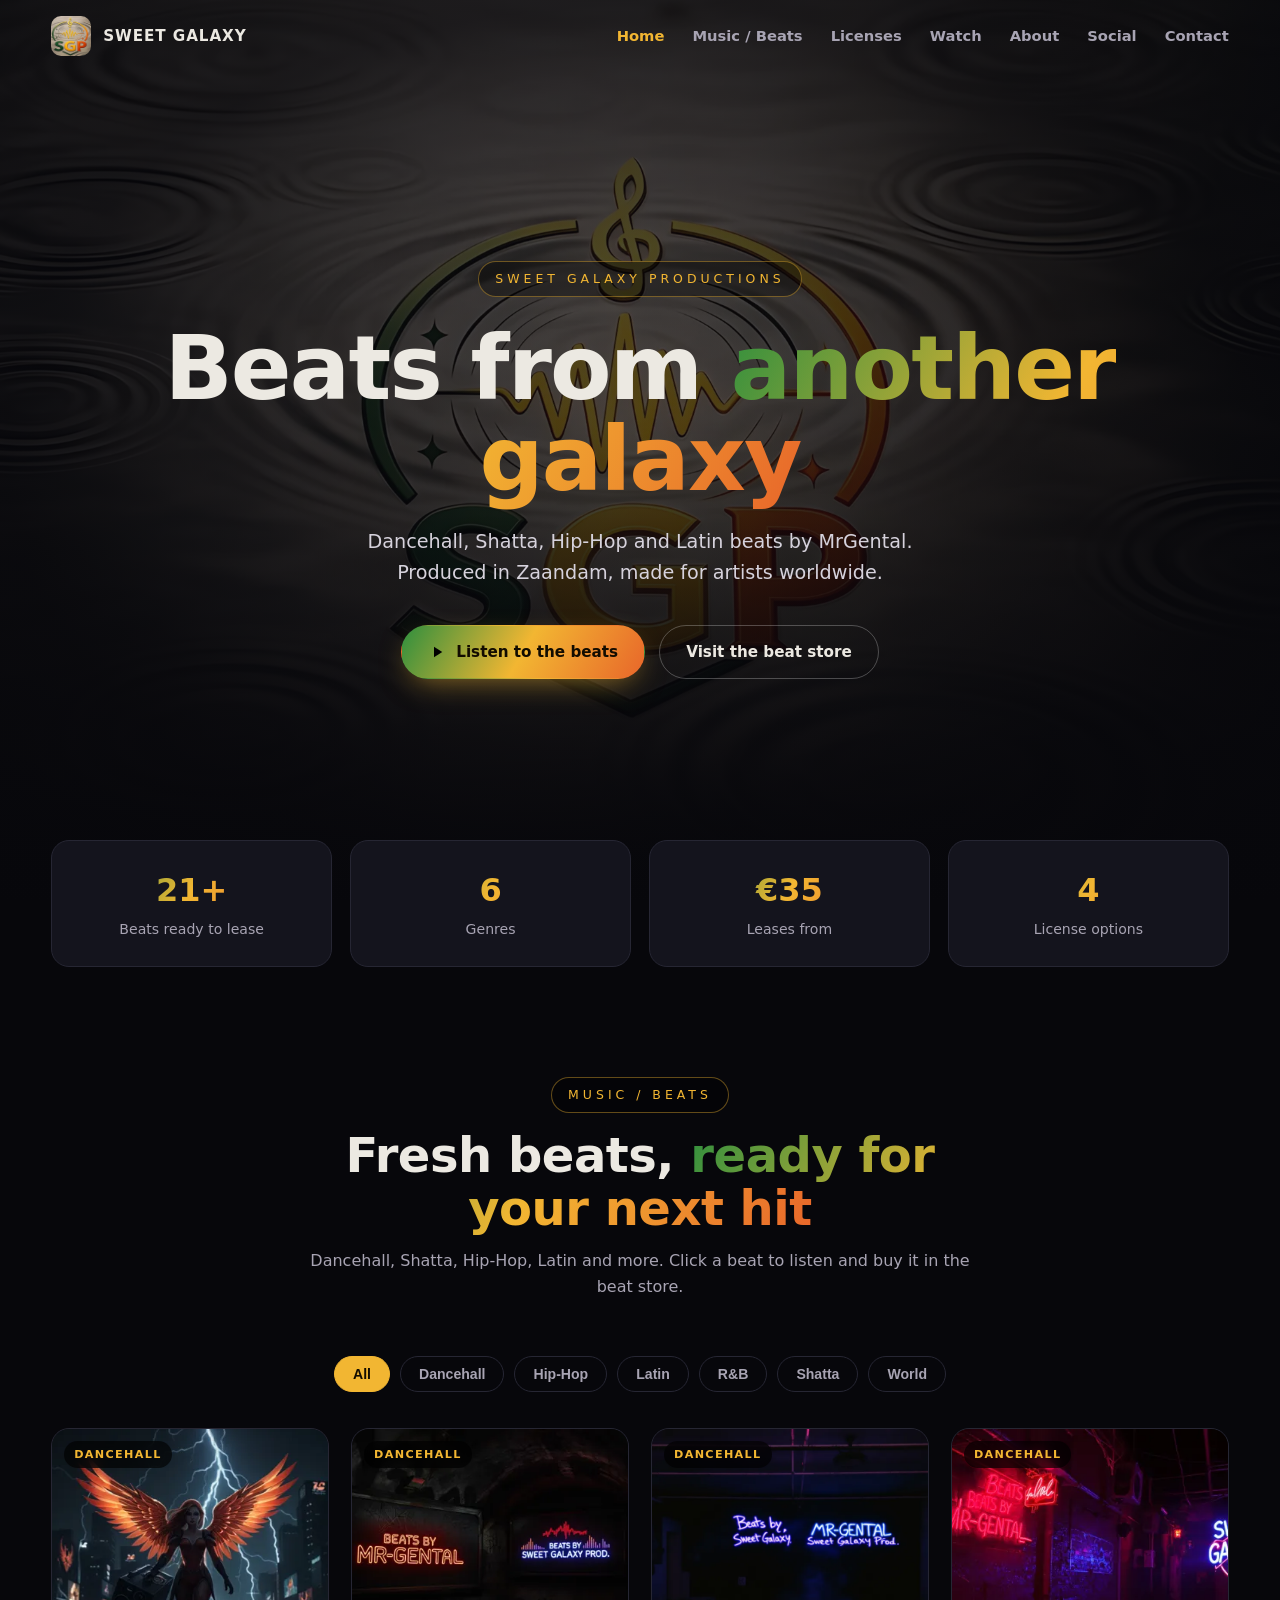
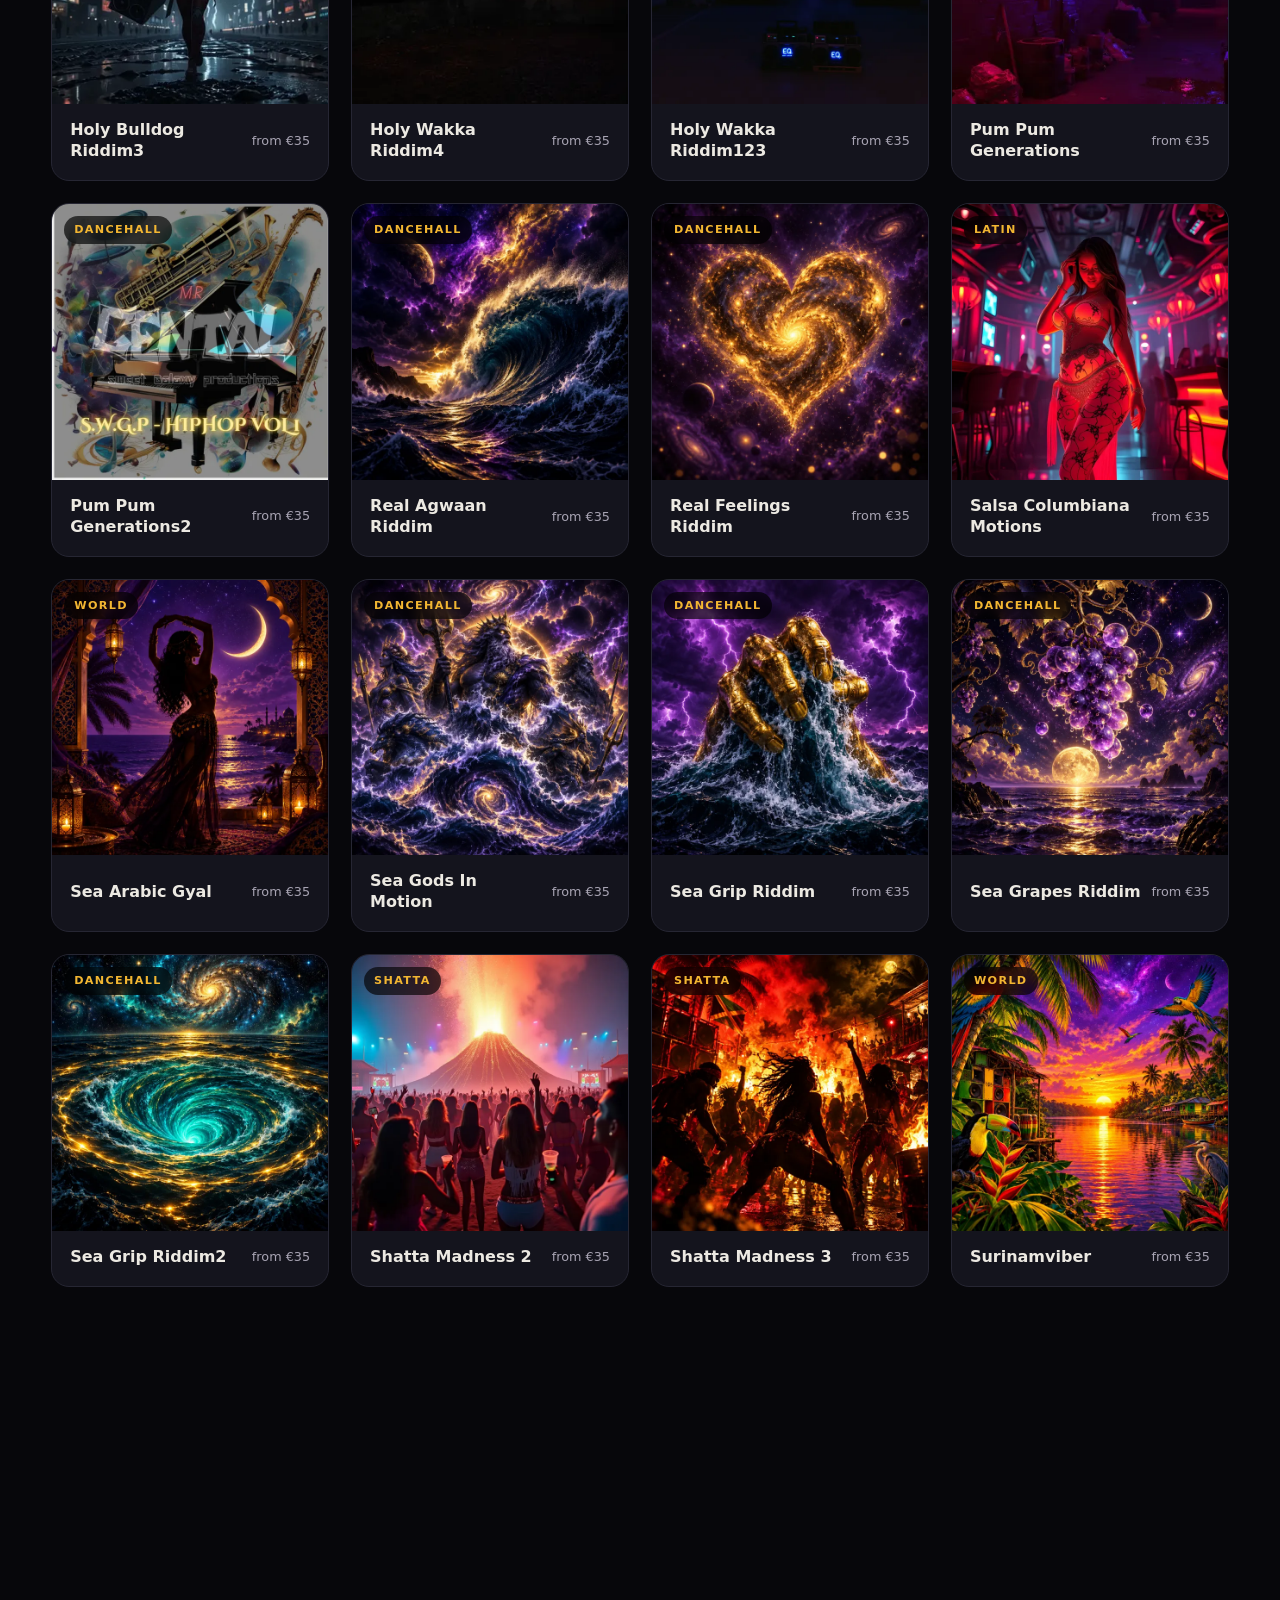
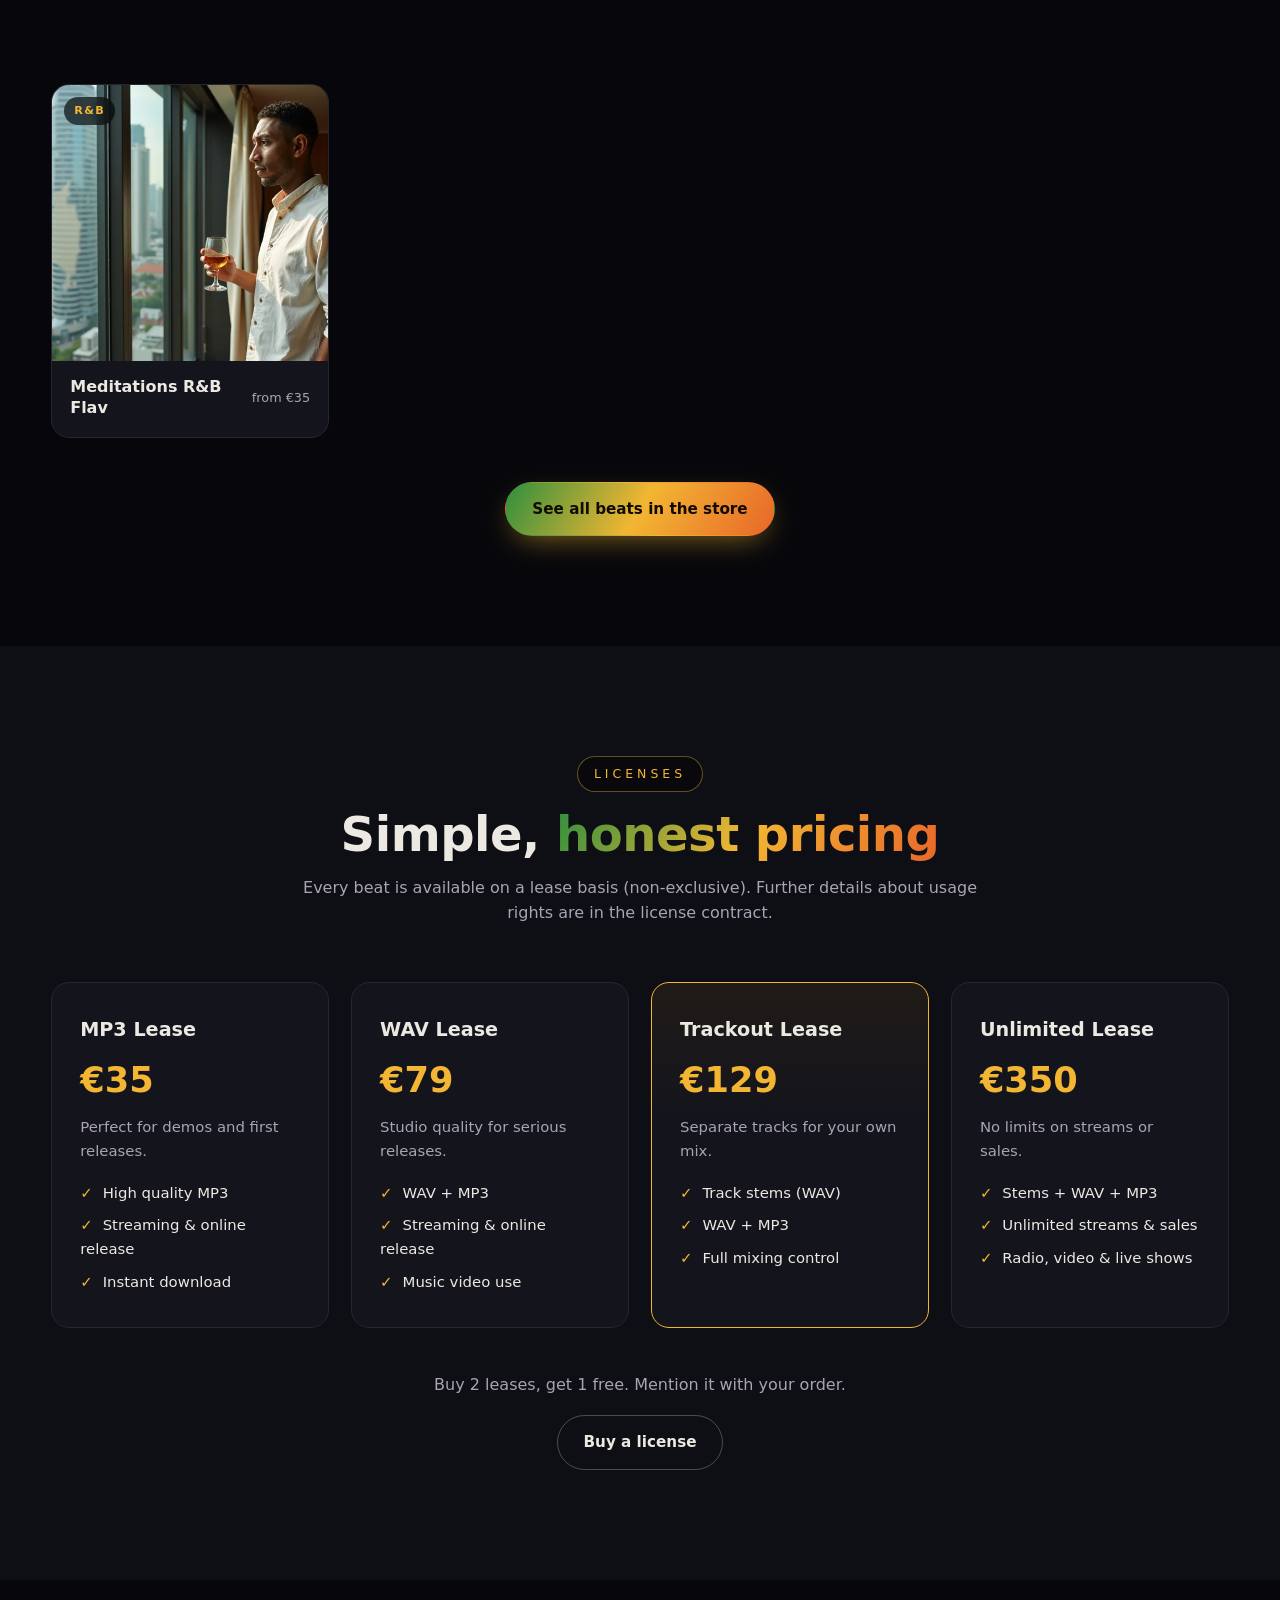
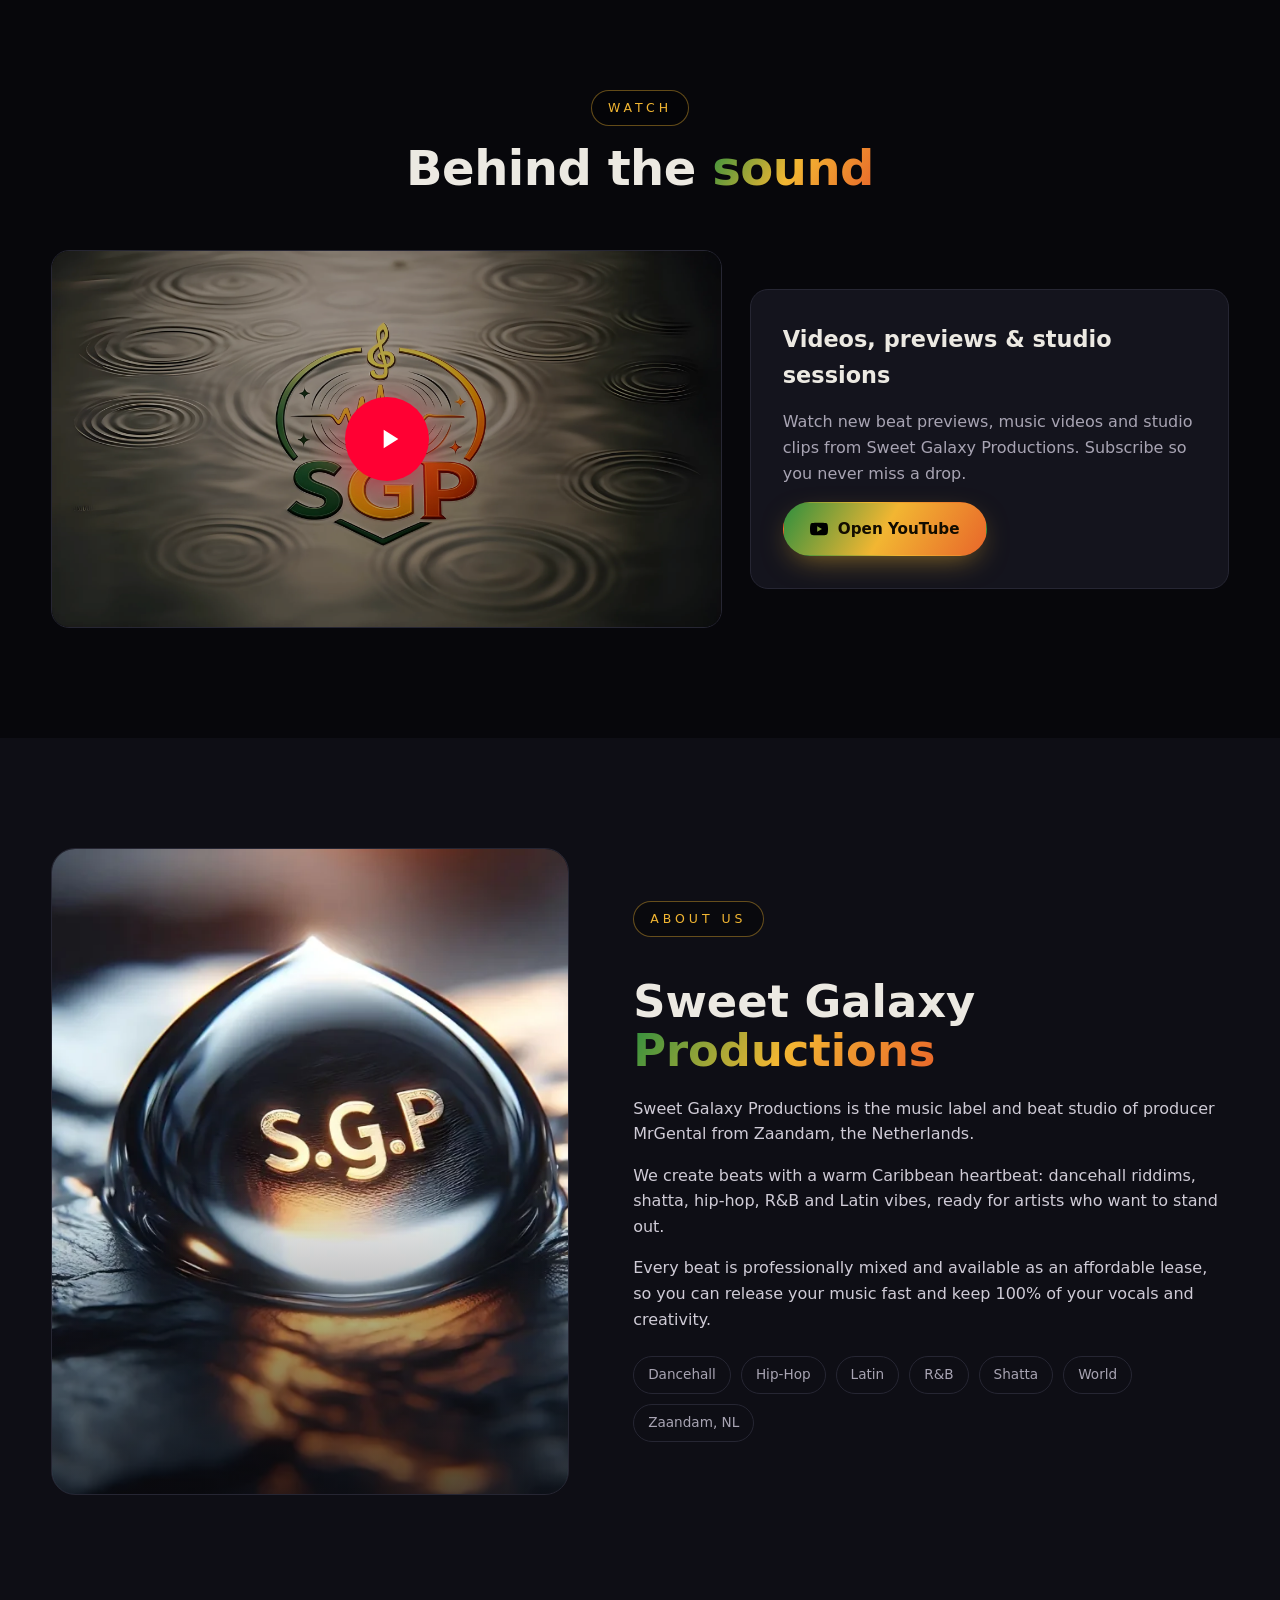
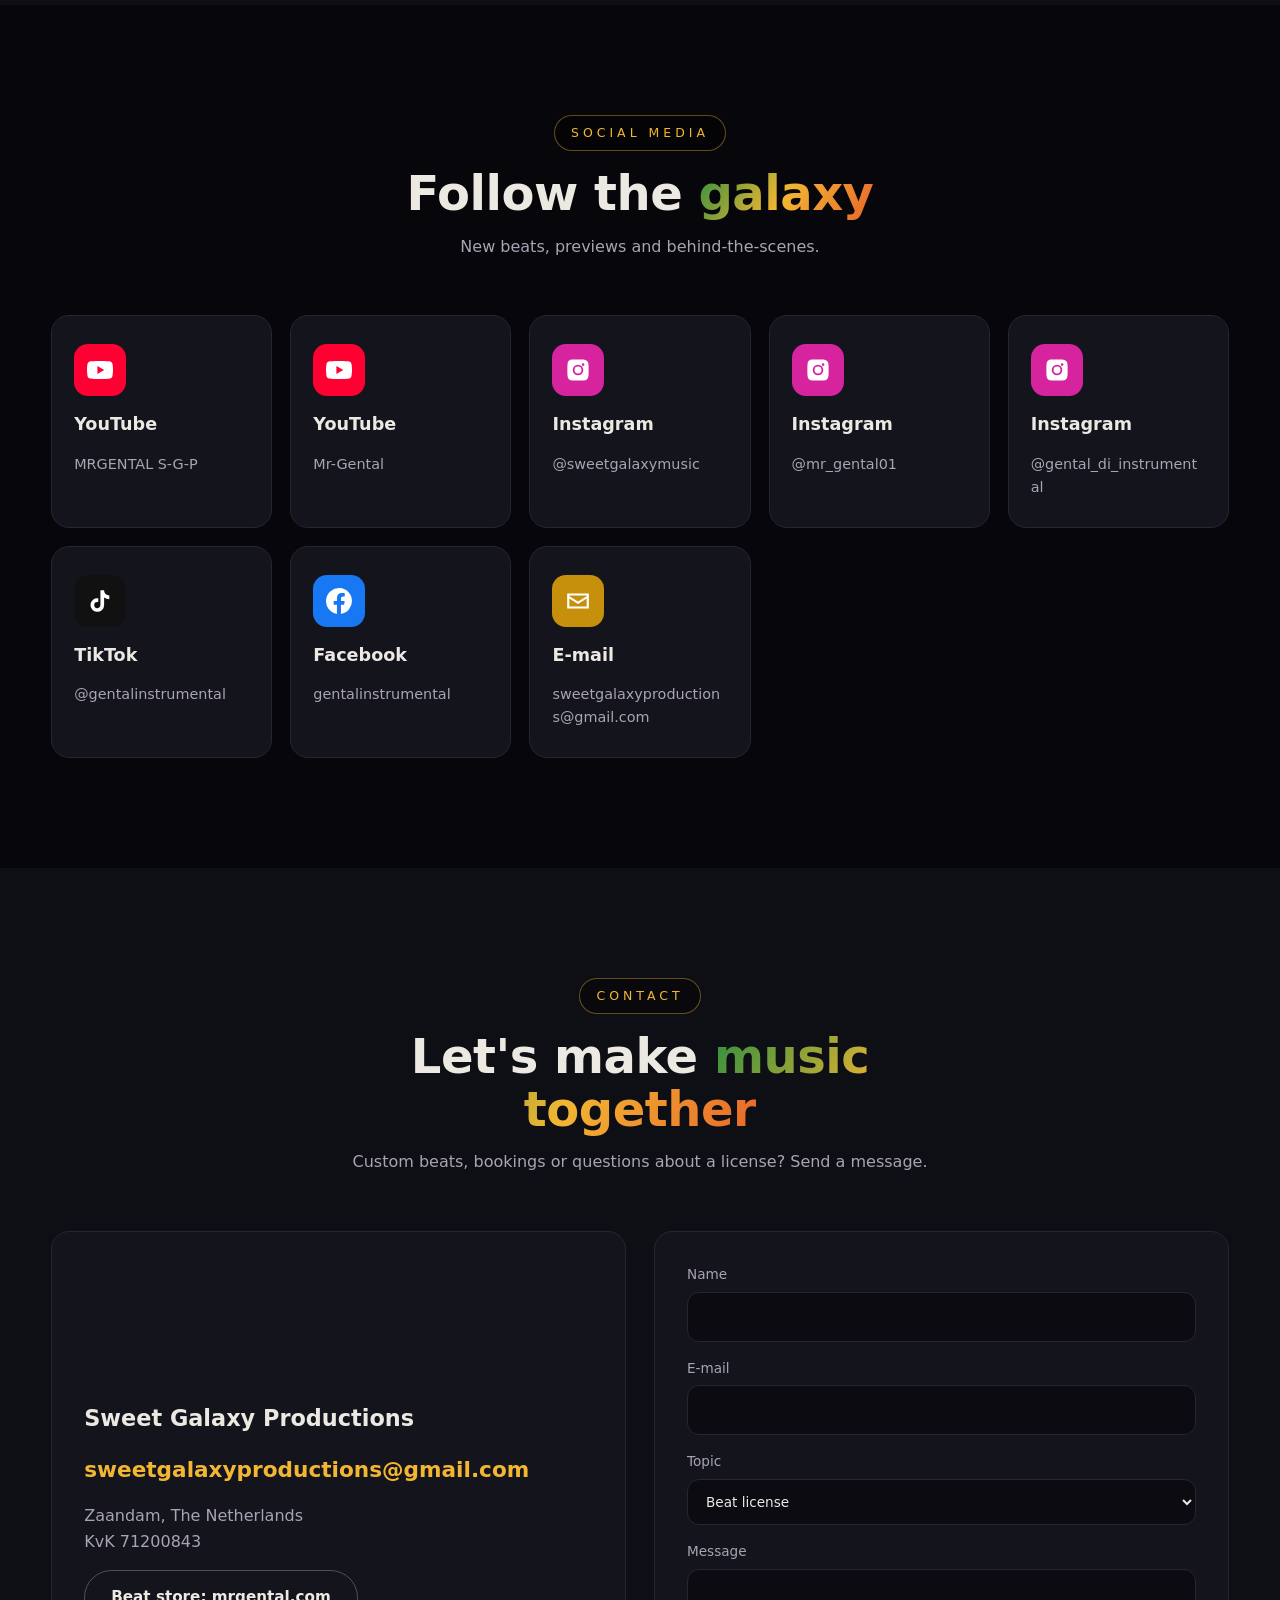
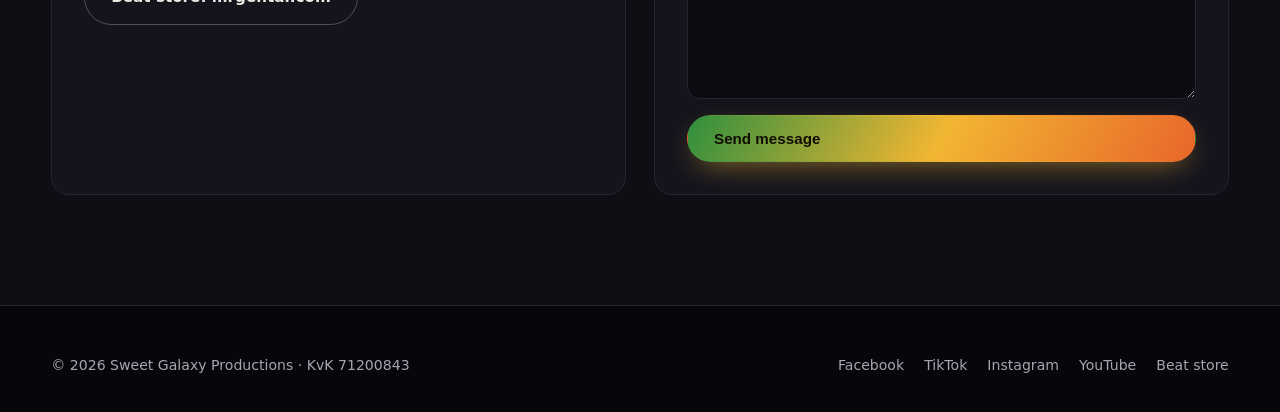
==== commit 0f5b95ef: "Use real social accounts (YouTube x2, Instagram x3, TikTok, Facebook) Co-Authored-By: Devin AI <1582" ====
--- a/index.html
+++ b/index.html
@@ -14,7 +14,7 @@
 <link rel="manifest" href="site.webmanifest">
 <link rel="preload" as="image" href="assets/img/hero.webp">
 <link rel="stylesheet" href="assets/styles.css?v=1.0.0">
-<script type="application/ld+json">{"@context":"https://schema.org","@type":"MusicGroup","name":"Sweet Galaxy Productions","alternateName":"MrGental","url":"https://www.sweetgalaxymusic.com/","logo":"https://www.sweetgalaxymusic.com/assets/img/icon-512.png","email":"sweetgalaxyproductions@gmail.com","genre":["Dancehall", "Hip-Hop", "Latin", "R&B", "Shatta", "World"],"sameAs":["https://www.youtube.com/@mrgental", "https://www.instagram.com/mrgental/", "https://www.tiktok.com/@mrgental", "https://mrgental.com/#beats"]}</script>
+<script type="application/ld+json">{"@context":"https://schema.org","@type":"MusicGroup","name":"Sweet Galaxy Productions","alternateName":"MrGental","url":"https://www.sweetgalaxymusic.com/","logo":"https://www.sweetgalaxymusic.com/assets/img/icon-512.png","email":"sweetgalaxyproductions@gmail.com","genre":["Dancehall", "Hip-Hop", "Latin", "R&B", "Shatta", "World"],"sameAs":["https://www.youtube.com/@MRGENTALSweetGalaxyproduct-e3i", "https://www.youtube.com/@mr-gental-b2h", "https://www.instagram.com/sweetgalaxymusic/", "https://www.instagram.com/mr_gental01/", "https://www.instagram.com/gental_di_instrumental/", "https://www.tiktok.com/@gentalinstrumental", "https://www.facebook.com/gentalinstrumental", "https://mrgental.com/#beats"]}</script>
 </head>
 <body>
 <a class="skip" href="#main">Skip to content</a>
@@ -159,8 +159,8 @@
   <div class="wrap">
     <div class="head reveal"><span class="eyebrow">Watch</span><h2>Behind the <span class="grad-text">sound</span></h2></div>
     <div class="watch">
-      <a class="video reveal" href="https://www.youtube.com/@mrgental" target="_blank" rel="noopener" aria-label="Watch on YouTube"><img src="assets/img/hero.webp" alt="" loading="lazy"><span class="big"><span><svg viewBox="0 0 24 24"><path d="M8 5v14l11-7z"/></svg></span></span></a>
-      <div class="panel reveal"><h3>Videos, previews &amp; studio sessions</h3><p>Watch new beat previews, music videos and studio clips from Sweet Galaxy Productions. Subscribe so you never miss a drop.</p><a class="btn btn-primary" href="https://www.youtube.com/@mrgental" target="_blank" rel="noopener" style="align-self:flex-start"><svg viewBox="0 0 24 24" aria-hidden="true"><path d="M23.5 6.2a3 3 0 0 0-2.1-2.1C19.5 3.6 12 3.6 12 3.6s-7.5 0-9.4.5A3 3 0 0 0 .5 6.2 31 31 0 0 0 0 12a31 31 0 0 0 .5 5.8 3 3 0 0 0 2.1 2.1c1.9.5 9.4.5 9.4.5s7.5 0 9.4-.5a3 3 0 0 0 2.1-2.1A31 31 0 0 0 24 12a31 31 0 0 0-.5-5.8ZM9.6 15.6V8.4l6.3 3.6-6.3 3.6Z"/></svg> Open YouTube</a></div>
+      <a class="video reveal" href="https://www.youtube.com/@MRGENTALSweetGalaxyproduct-e3i" target="_blank" rel="noopener" aria-label="Watch on YouTube"><img src="assets/img/hero.webp" alt="" loading="lazy"><span class="big"><span><svg viewBox="0 0 24 24"><path d="M8 5v14l11-7z"/></svg></span></span></a>
+      <div class="panel reveal"><h3>Videos, previews &amp; studio sessions</h3><p>Watch new beat previews, music videos and studio clips from Sweet Galaxy Productions. Subscribe so you never miss a drop.</p><a class="btn btn-primary" href="https://www.youtube.com/@MRGENTALSweetGalaxyproduct-e3i" target="_blank" rel="noopener" style="align-self:flex-start"><svg viewBox="0 0 24 24" aria-hidden="true"><path d="M23.5 6.2a3 3 0 0 0-2.1-2.1C19.5 3.6 12 3.6 12 3.6s-7.5 0-9.4.5A3 3 0 0 0 .5 6.2 31 31 0 0 0 0 12a31 31 0 0 0 .5 5.8 3 3 0 0 0 2.1 2.1c1.9.5 9.4.5 9.4.5s7.5 0 9.4-.5a3 3 0 0 0 2.1-2.1A31 31 0 0 0 24 12a31 31 0 0 0-.5-5.8ZM9.6 15.6V8.4l6.3 3.6-6.3 3.6Z"/></svg> Open YouTube</a></div>
     </div>
   </div>
 </section>
@@ -181,9 +181,13 @@
   <div class="wrap">
     <div class="head reveal"><span class="eyebrow">Social media</span><h2>Follow the <span class="grad-text">galaxy</span></h2><p>New beats, previews and behind-the-scenes.</p></div>
     <div class="socials">
-      <a class="soc reveal" style="--c:#ff0033" href="https://www.youtube.com/@mrgental" target="_blank" rel="noopener"><span class="ic"><svg viewBox="0 0 24 24" aria-hidden="true"><path d="M23.5 6.2a3 3 0 0 0-2.1-2.1C19.5 3.6 12 3.6 12 3.6s-7.5 0-9.4.5A3 3 0 0 0 .5 6.2 31 31 0 0 0 0 12a31 31 0 0 0 .5 5.8 3 3 0 0 0 2.1 2.1c1.9.5 9.4.5 9.4.5s7.5 0 9.4-.5a3 3 0 0 0 2.1-2.1A31 31 0 0 0 24 12a31 31 0 0 0-.5-5.8ZM9.6 15.6V8.4l6.3 3.6-6.3 3.6Z"/></svg></span><b>YouTube</b><span>@mrgental</span></a>
-      <a class="soc reveal" style="--c:#d6249f" href="https://www.instagram.com/mrgental/" target="_blank" rel="noopener"><span class="ic"><svg viewBox="0 0 24 24" aria-hidden="true"><path d="M12 2.2c3.2 0 3.6 0 4.8.1 3.3.1 4.8 1.7 4.9 4.9.1 1.3.1 1.6.1 4.8s0 3.6-.1 4.8c-.1 3.2-1.7 4.8-4.9 4.9-1.3.1-1.6.1-4.8.1s-3.6 0-4.8-.1c-3.3-.1-4.8-1.7-4.9-4.9C2.2 15.6 2.2 15.2 2.2 12s0-3.6.1-4.8C2.4 3.9 3.9 2.4 7.2 2.3 8.4 2.2 8.8 2.2 12 2.2Zm0 4.9a4.9 4.9 0 1 0 0 9.8 4.9 4.9 0 0 0 0-9.8Zm0 8.1a3.2 3.2 0 1 1 0-6.4 3.2 3.2 0 0 1 0 6.4Zm5.1-9.4a1.2 1.2 0 1 0 0 2.3 1.2 1.2 0 0 0 0-2.3Z"/></svg></span><b>Instagram</b><span>@mrgental</span></a>
-      <a class="soc reveal" style="--c:#111" href="https://www.tiktok.com/@mrgental" target="_blank" rel="noopener"><span class="ic"><svg viewBox="0 0 24 24" aria-hidden="true"><path d="M19.6 6.7a4.8 4.8 0 0 1-3.8-4.2V2h-3.4v13.7a2.9 2.9 0 1 1-2-2.7V9.5a6.3 6.3 0 1 0 5.4 6.2V8.8a8.2 8.2 0 0 0 4.8 1.5V6.9l-1-.2Z"/></svg></span><b>TikTok</b><span>@mrgental</span></a>
+      <a class="soc reveal" style="--c:#ff0033" href="https://www.youtube.com/@MRGENTALSweetGalaxyproduct-e3i" target="_blank" rel="noopener"><span class="ic"><svg viewBox="0 0 24 24" aria-hidden="true"><path d="M23.5 6.2a3 3 0 0 0-2.1-2.1C19.5 3.6 12 3.6 12 3.6s-7.5 0-9.4.5A3 3 0 0 0 .5 6.2 31 31 0 0 0 0 12a31 31 0 0 0 .5 5.8 3 3 0 0 0 2.1 2.1c1.9.5 9.4.5 9.4.5s7.5 0 9.4-.5a3 3 0 0 0 2.1-2.1A31 31 0 0 0 24 12a31 31 0 0 0-.5-5.8ZM9.6 15.6V8.4l6.3 3.6-6.3 3.6Z"/></svg></span><b>YouTube</b><span>MRGENTAL S-G-P</span></a>
+      <a class="soc reveal" style="--c:#ff0033" href="https://www.youtube.com/@mr-gental-b2h" target="_blank" rel="noopener"><span class="ic"><svg viewBox="0 0 24 24" aria-hidden="true"><path d="M23.5 6.2a3 3 0 0 0-2.1-2.1C19.5 3.6 12 3.6 12 3.6s-7.5 0-9.4.5A3 3 0 0 0 .5 6.2 31 31 0 0 0 0 12a31 31 0 0 0 .5 5.8 3 3 0 0 0 2.1 2.1c1.9.5 9.4.5 9.4.5s7.5 0 9.4-.5a3 3 0 0 0 2.1-2.1A31 31 0 0 0 24 12a31 31 0 0 0-.5-5.8ZM9.6 15.6V8.4l6.3 3.6-6.3 3.6Z"/></svg></span><b>YouTube</b><span>Mr-Gental</span></a>
+      <a class="soc reveal" style="--c:#d6249f" href="https://www.instagram.com/sweetgalaxymusic/" target="_blank" rel="noopener"><span class="ic"><svg viewBox="0 0 24 24" aria-hidden="true"><path d="M12 2.2c3.2 0 3.6 0 4.8.1 3.3.1 4.8 1.7 4.9 4.9.1 1.3.1 1.6.1 4.8s0 3.6-.1 4.8c-.1 3.2-1.7 4.8-4.9 4.9-1.3.1-1.6.1-4.8.1s-3.6 0-4.8-.1c-3.3-.1-4.8-1.7-4.9-4.9C2.2 15.6 2.2 15.2 2.2 12s0-3.6.1-4.8C2.4 3.9 3.9 2.4 7.2 2.3 8.4 2.2 8.8 2.2 12 2.2Zm0 4.9a4.9 4.9 0 1 0 0 9.8 4.9 4.9 0 0 0 0-9.8Zm0 8.1a3.2 3.2 0 1 1 0-6.4 3.2 3.2 0 0 1 0 6.4Zm5.1-9.4a1.2 1.2 0 1 0 0 2.3 1.2 1.2 0 0 0 0-2.3Z"/></svg></span><b>Instagram</b><span>@sweetgalaxymusic</span></a>
+      <a class="soc reveal" style="--c:#d6249f" href="https://www.instagram.com/mr_gental01/" target="_blank" rel="noopener"><span class="ic"><svg viewBox="0 0 24 24" aria-hidden="true"><path d="M12 2.2c3.2 0 3.6 0 4.8.1 3.3.1 4.8 1.7 4.9 4.9.1 1.3.1 1.6.1 4.8s0 3.6-.1 4.8c-.1 3.2-1.7 4.8-4.9 4.9-1.3.1-1.6.1-4.8.1s-3.6 0-4.8-.1c-3.3-.1-4.8-1.7-4.9-4.9C2.2 15.6 2.2 15.2 2.2 12s0-3.6.1-4.8C2.4 3.9 3.9 2.4 7.2 2.3 8.4 2.2 8.8 2.2 12 2.2Zm0 4.9a4.9 4.9 0 1 0 0 9.8 4.9 4.9 0 0 0 0-9.8Zm0 8.1a3.2 3.2 0 1 1 0-6.4 3.2 3.2 0 0 1 0 6.4Zm5.1-9.4a1.2 1.2 0 1 0 0 2.3 1.2 1.2 0 0 0 0-2.3Z"/></svg></span><b>Instagram</b><span>@mr_gental01</span></a>
+      <a class="soc reveal" style="--c:#d6249f" href="https://www.instagram.com/gental_di_instrumental/" target="_blank" rel="noopener"><span class="ic"><svg viewBox="0 0 24 24" aria-hidden="true"><path d="M12 2.2c3.2 0 3.6 0 4.8.1 3.3.1 4.8 1.7 4.9 4.9.1 1.3.1 1.6.1 4.8s0 3.6-.1 4.8c-.1 3.2-1.7 4.8-4.9 4.9-1.3.1-1.6.1-4.8.1s-3.6 0-4.8-.1c-3.3-.1-4.8-1.7-4.9-4.9C2.2 15.6 2.2 15.2 2.2 12s0-3.6.1-4.8C2.4 3.9 3.9 2.4 7.2 2.3 8.4 2.2 8.8 2.2 12 2.2Zm0 4.9a4.9 4.9 0 1 0 0 9.8 4.9 4.9 0 0 0 0-9.8Zm0 8.1a3.2 3.2 0 1 1 0-6.4 3.2 3.2 0 0 1 0 6.4Zm5.1-9.4a1.2 1.2 0 1 0 0 2.3 1.2 1.2 0 0 0 0-2.3Z"/></svg></span><b>Instagram</b><span>@gental_di_instrumental</span></a>
+      <a class="soc reveal" style="--c:#111" href="https://www.tiktok.com/@gentalinstrumental" target="_blank" rel="noopener"><span class="ic"><svg viewBox="0 0 24 24" aria-hidden="true"><path d="M19.6 6.7a4.8 4.8 0 0 1-3.8-4.2V2h-3.4v13.7a2.9 2.9 0 1 1-2-2.7V9.5a6.3 6.3 0 1 0 5.4 6.2V8.8a8.2 8.2 0 0 0 4.8 1.5V6.9l-1-.2Z"/></svg></span><b>TikTok</b><span>@gentalinstrumental</span></a>
+      <a class="soc reveal" style="--c:#1877f2" href="https://www.facebook.com/gentalinstrumental" target="_blank" rel="noopener"><span class="ic"><svg viewBox="0 0 24 24" aria-hidden="true"><path d="M24 12a12 12 0 1 0-13.9 11.9v-8.4h-3V12h3V9.4c0-3 1.8-4.7 4.5-4.7 1.3 0 2.7.2 2.7.2v2.9h-1.5c-1.5 0-2 .9-2 1.9V12h3.4l-.5 3.5h-2.9v8.4A12 12 0 0 0 24 12Z"/></svg></span><b>Facebook</b><span>gentalinstrumental</span></a>
       <a class="soc reveal" style="--c:#c7900c" href="mailto:sweetgalaxyproductions@gmail.com"><span class="ic"><svg viewBox="0 0 24 24" aria-hidden="true"><path d="M2 5h20v14H2V5Zm2 2v.5l8 5 8-5V7H4Zm16 2.8-8 5-8-5V17h16V9.8Z"/></svg></span><b>E-mail</b><span>sweetgalaxyproductions@gmail.com</span></a>
     </div>
   </div>
@@ -213,7 +217,7 @@
 <footer>
   <div class="wrap">
     <div>&copy; <span id="year">2026</span> Sweet Galaxy Productions &middot; KvK 71200843</div>
-    <nav><a href="https://www.youtube.com/@mrgental" target="_blank" rel="noopener" aria-label="YouTube">YouTube</a> <a href="https://www.instagram.com/mrgental/" target="_blank" rel="noopener" aria-label="Instagram">Instagram</a> <a href="https://www.tiktok.com/@mrgental" target="_blank" rel="noopener" aria-label="TikTok">TikTok</a> <a href="https://mrgental.com/#beats" target="_blank" rel="noopener">Beat store</a></nav>
+    <nav><a href="https://www.facebook.com/gentalinstrumental" target="_blank" rel="noopener" aria-label="Facebook gentalinstrumental">Facebook</a> <a href="https://www.tiktok.com/@gentalinstrumental" target="_blank" rel="noopener" aria-label="TikTok @gentalinstrumental">TikTok</a> <a href="https://www.instagram.com/sweetgalaxymusic/" target="_blank" rel="noopener" aria-label="Instagram @sweetgalaxymusic">Instagram</a> <a href="https://www.youtube.com/@MRGENTALSweetGalaxyproduct-e3i" target="_blank" rel="noopener" aria-label="YouTube MRGENTAL S-G-P">YouTube</a> <a href="https://mrgental.com/#beats" target="_blank" rel="noopener">Beat store</a></nav>
   </div>
 </footer>
 <script src="assets/main.js?v=1.0.0" defer></script>
--- a/assets/styles.css
+++ b/assets/styles.css
@@ -120,7 +120,7 @@
 @media (max-width:860px){.watch{grid-template-columns:1fr}}
 
 /* social */
-.socials{display:grid;grid-template-columns:repeat(4,minmax(0,1fr));gap:18px}
+.socials{display:grid;grid-template-columns:repeat(auto-fit,minmax(220px,1fr));gap:18px}
 .soc{background:var(--card);border:1px solid var(--line);border-radius:var(--radius);padding:28px 22px;display:flex;flex-direction:column;gap:14px;transition:.25s}
 .soc:hover{transform:translateY(-4px);border-color:var(--c)}
 .soc .ic{width:52px;height:52px;border-radius:14px;display:grid;place-items:center;background:var(--c)}
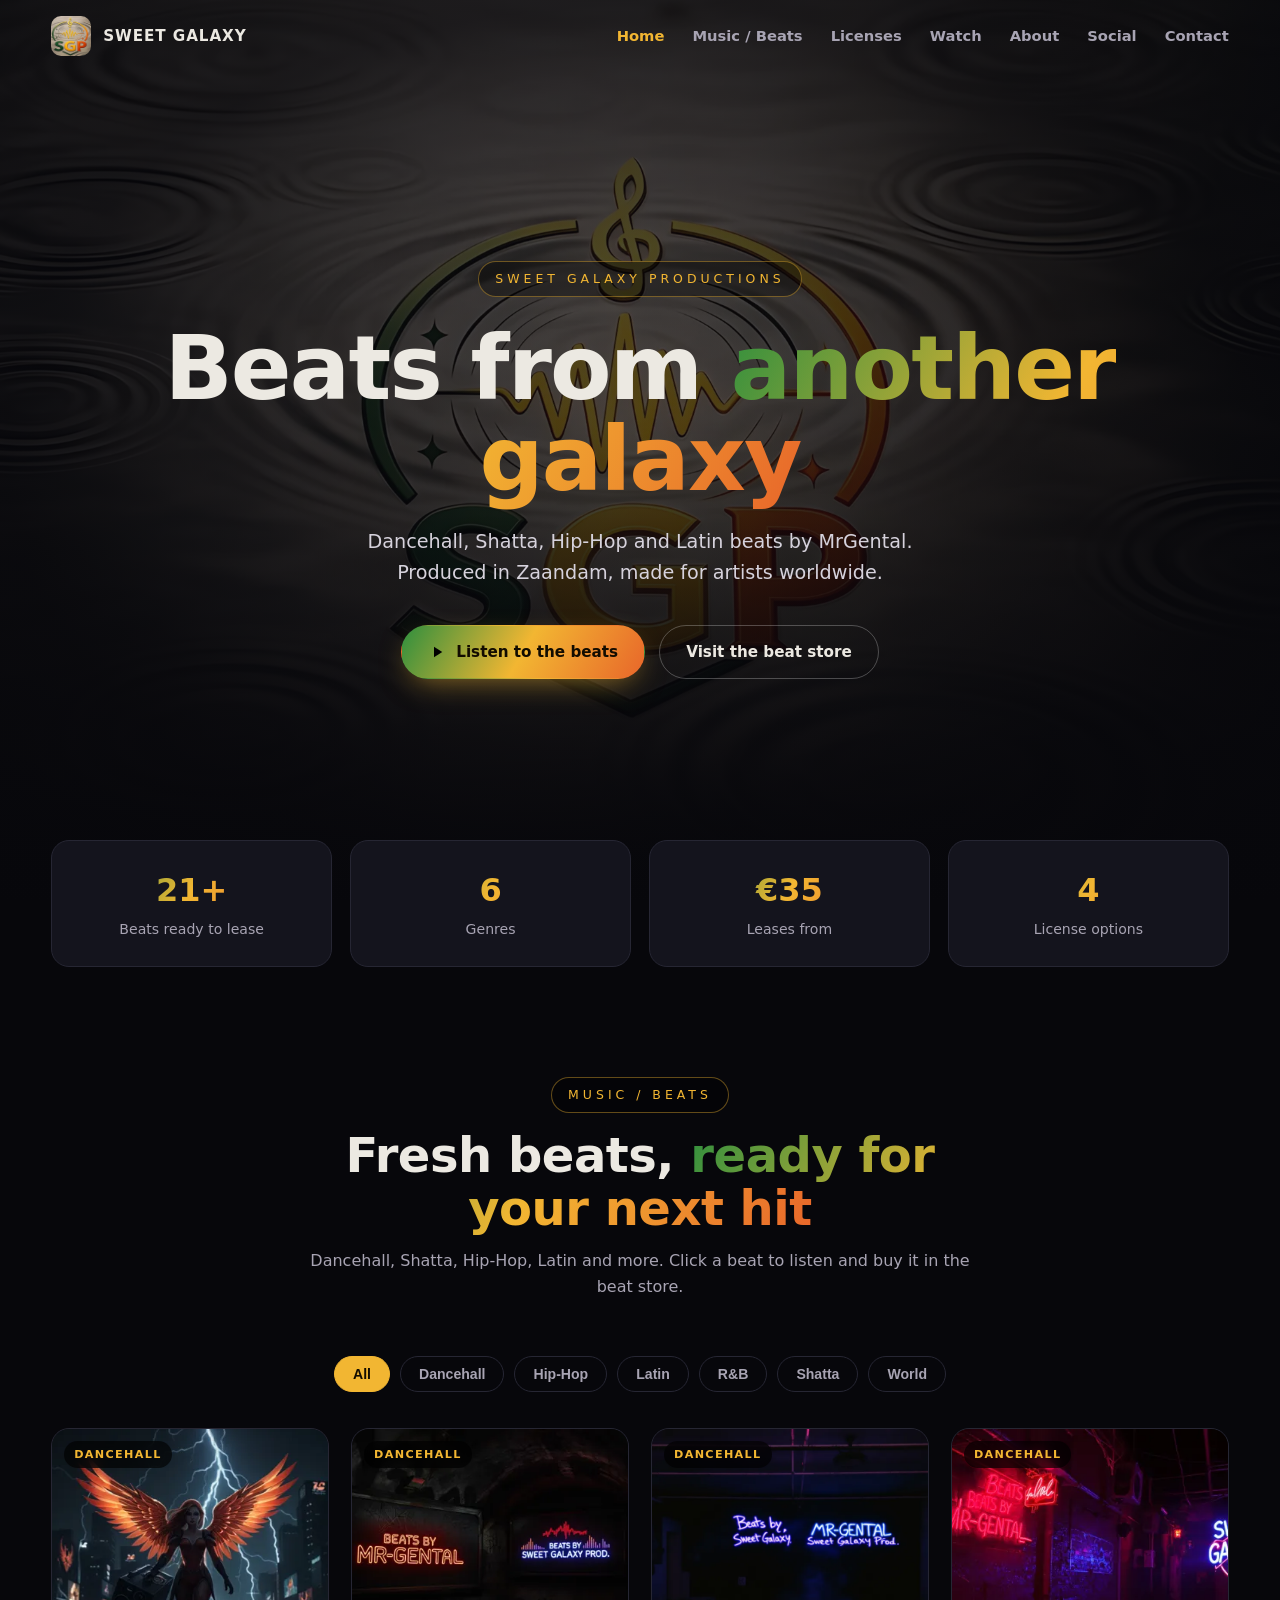
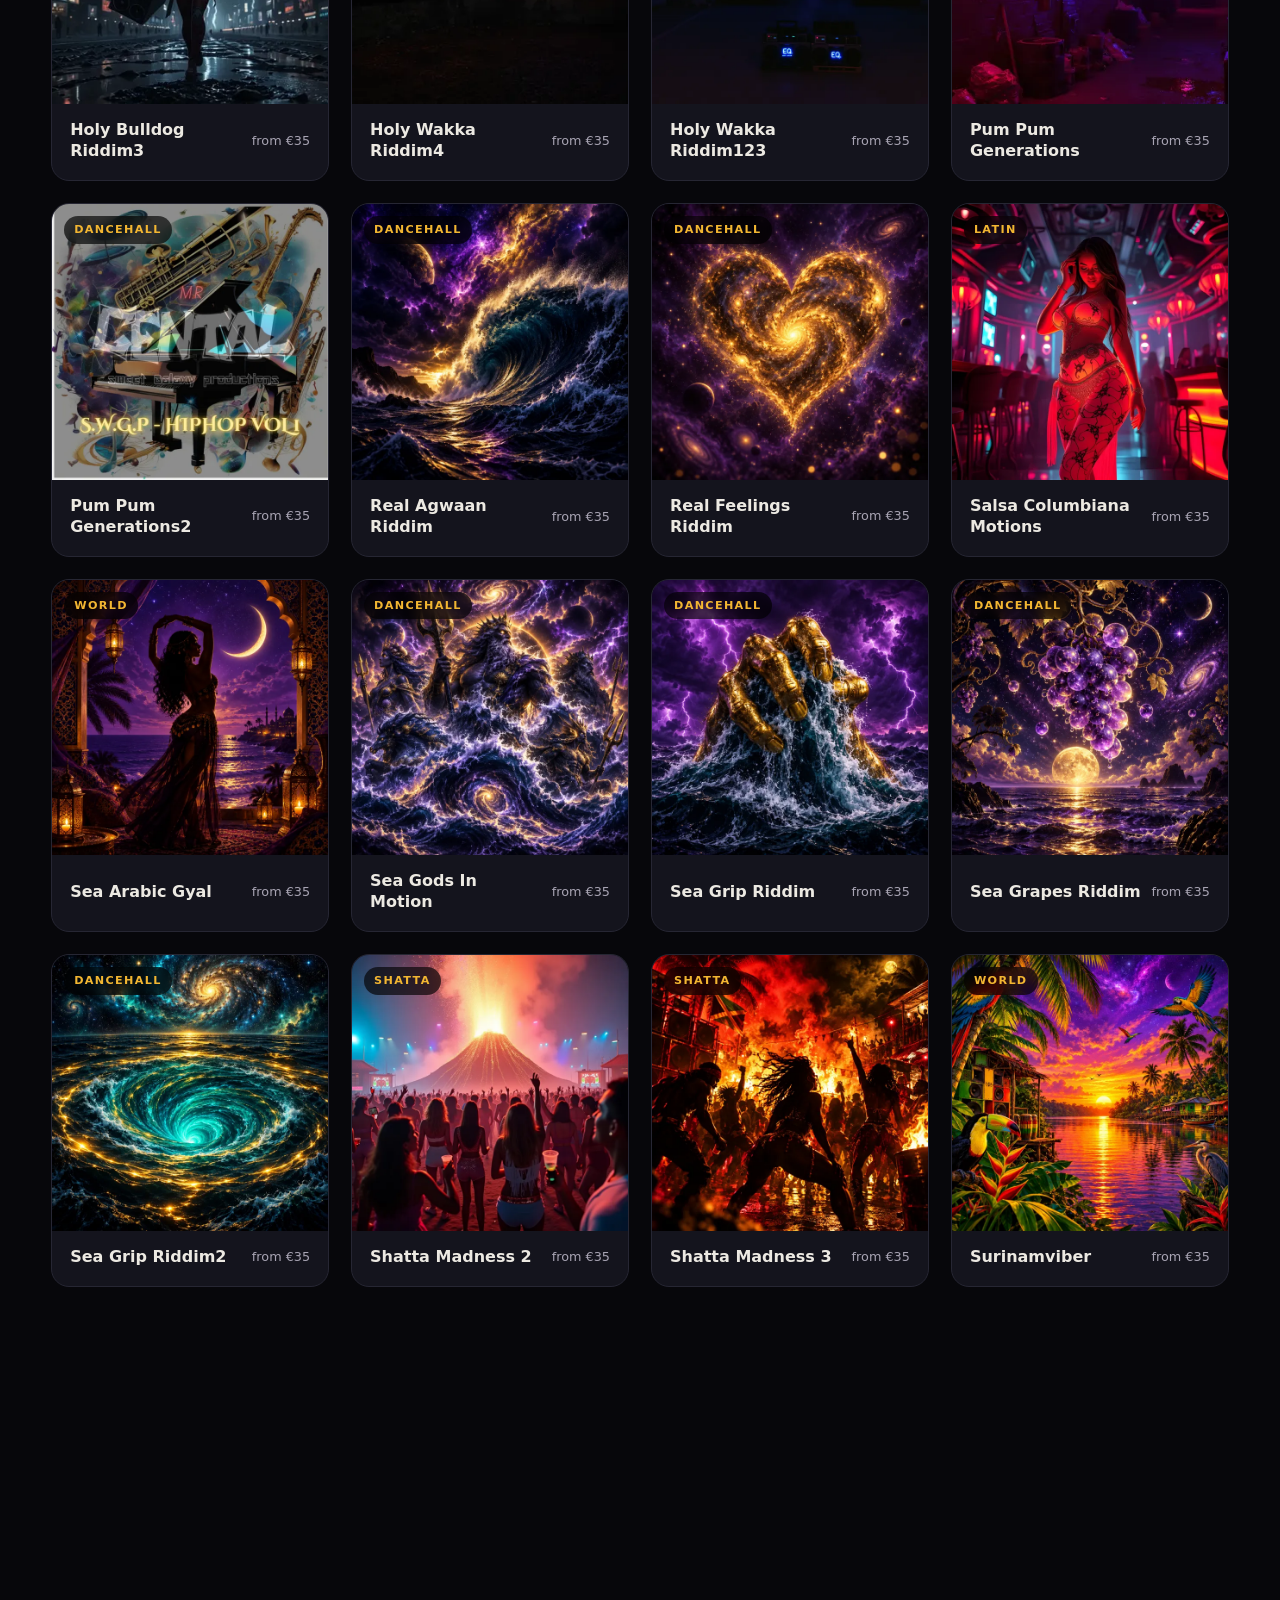
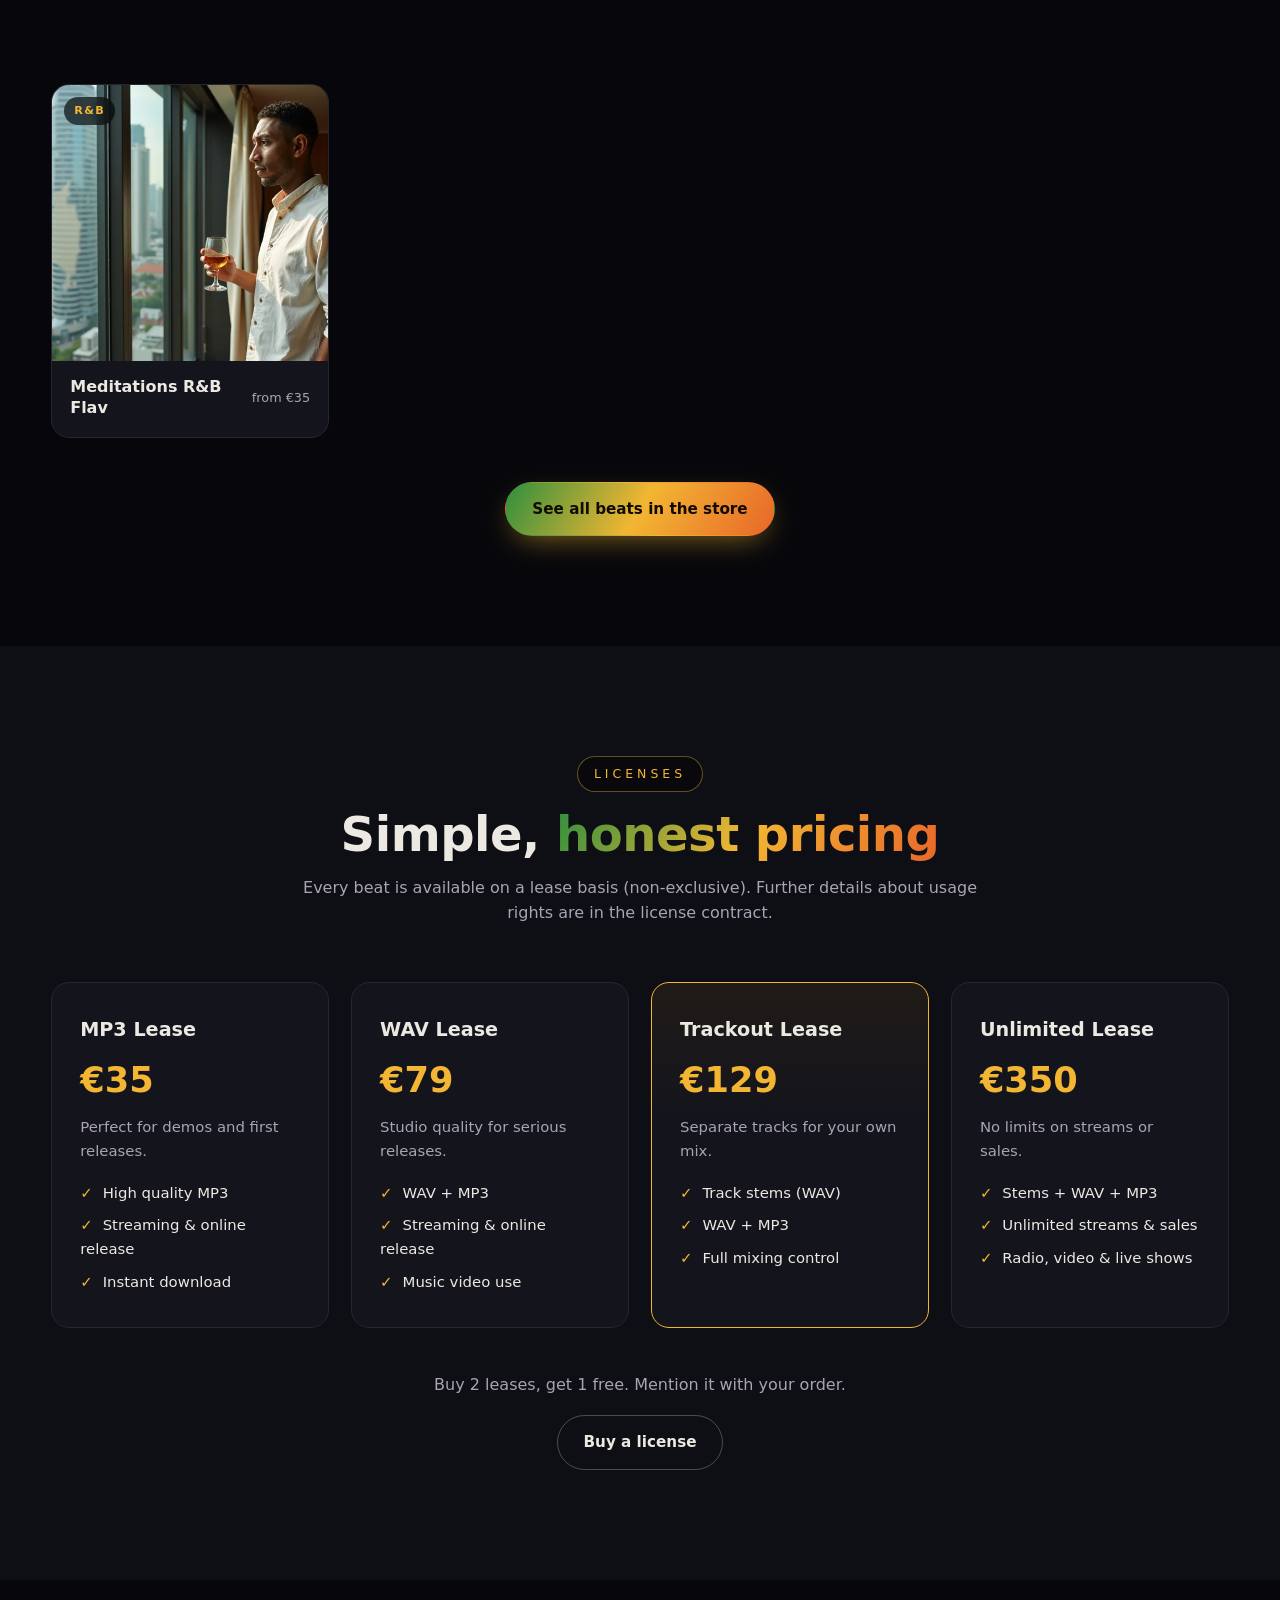
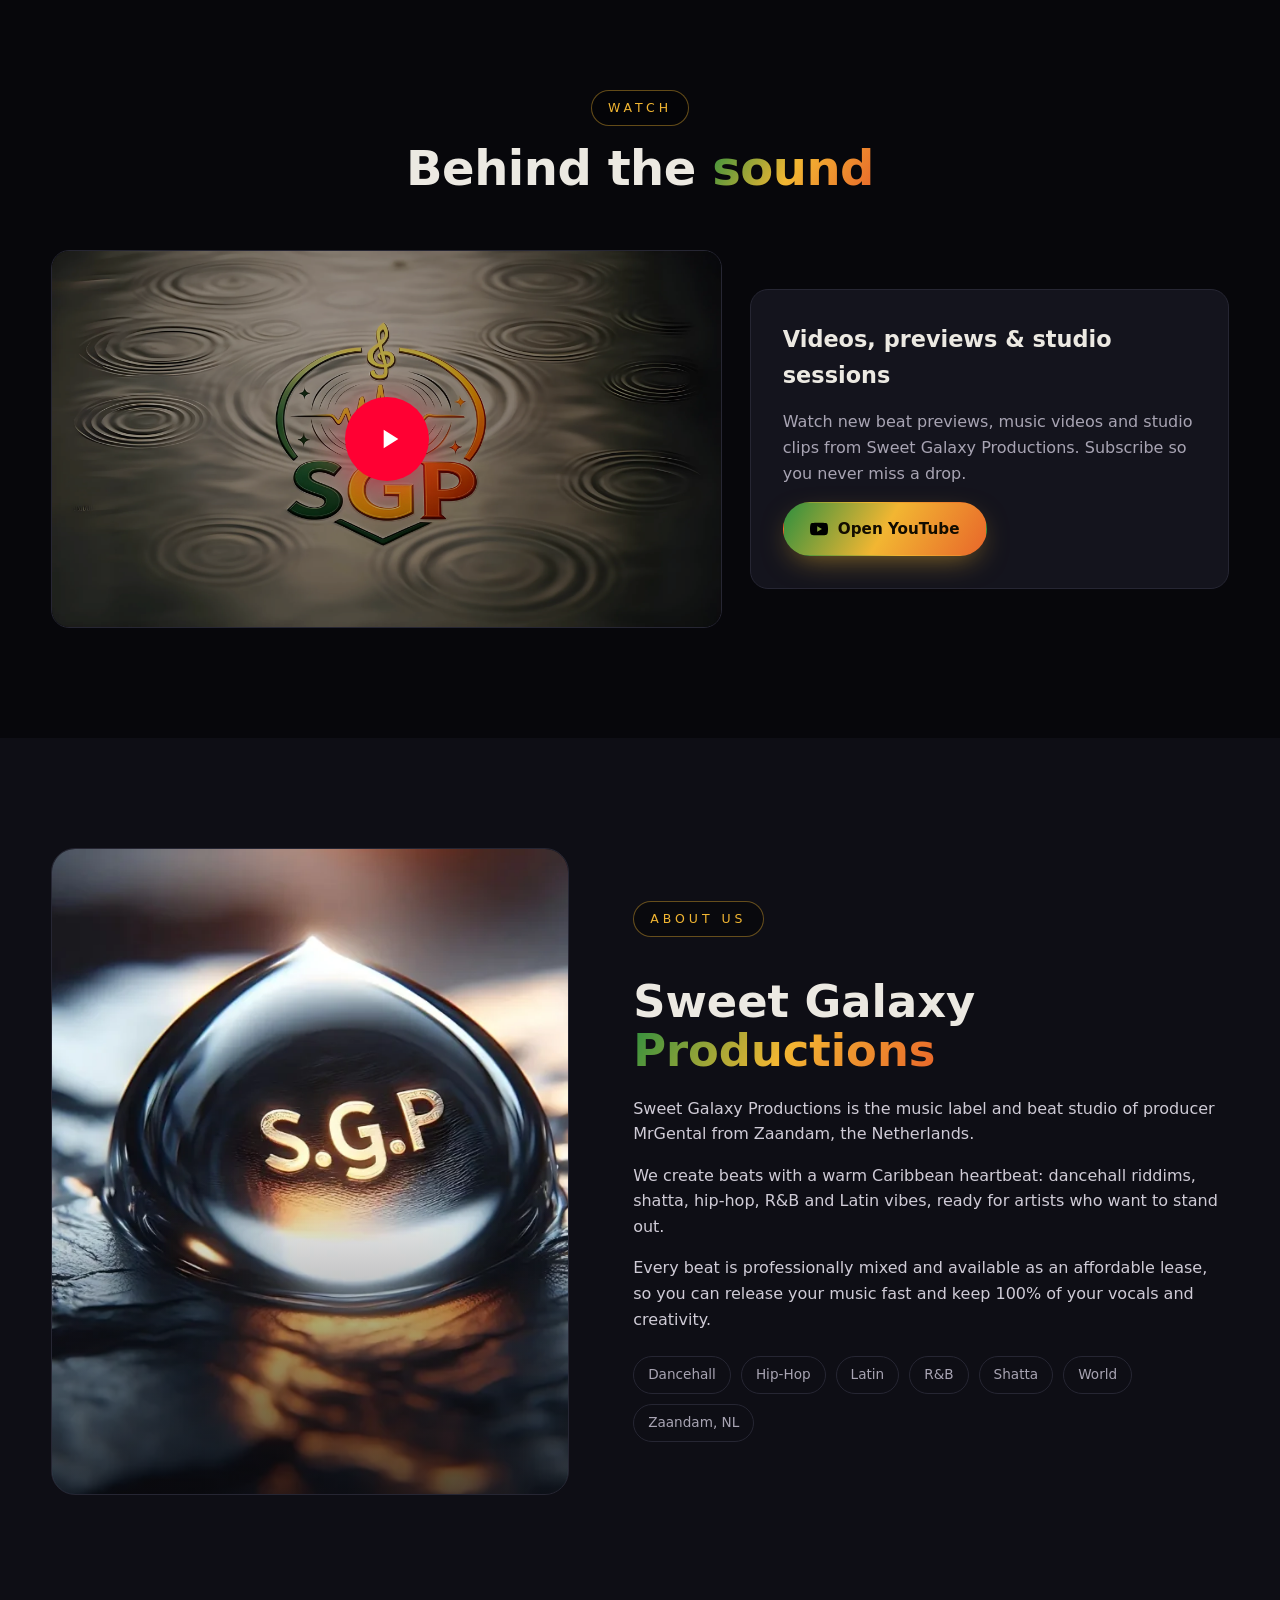
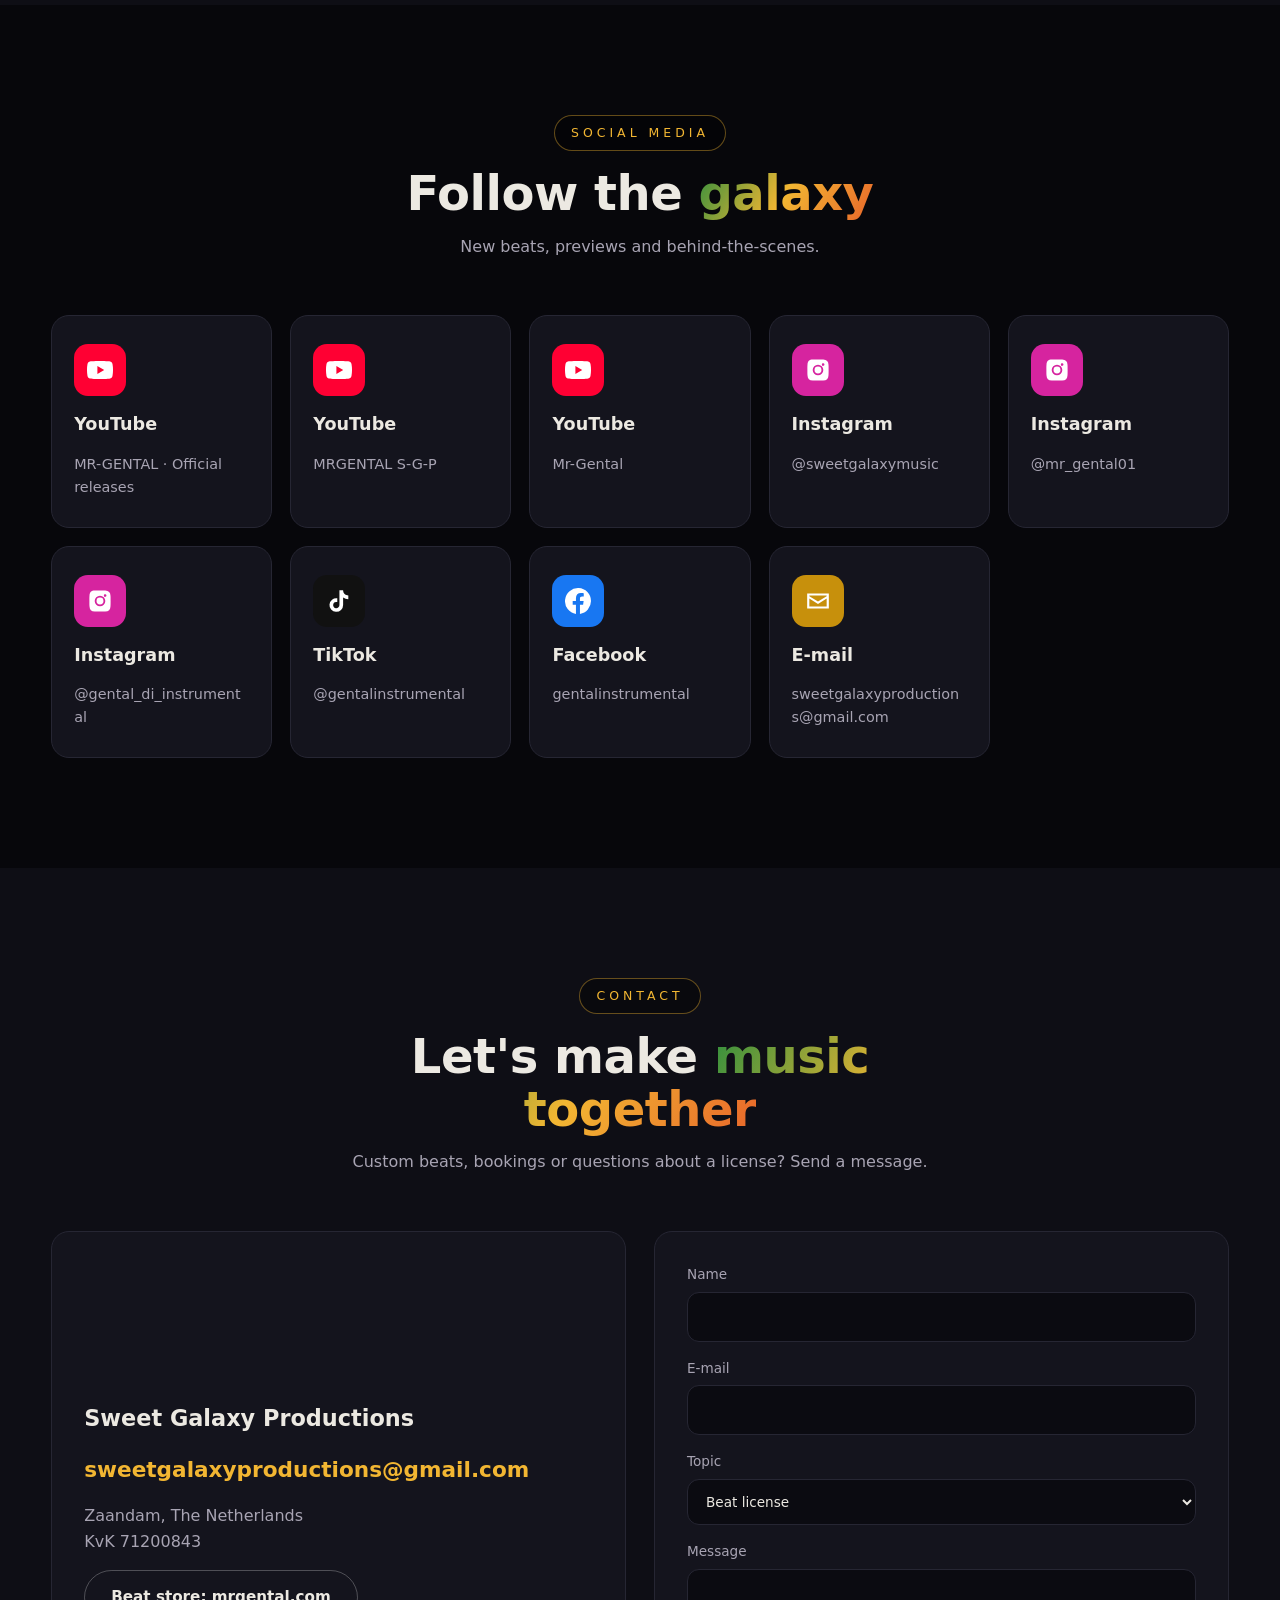
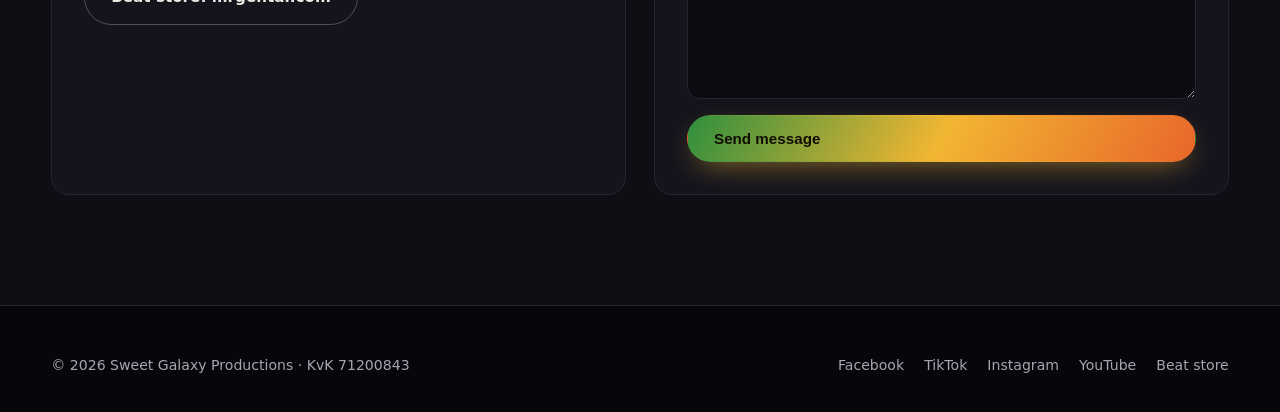
==== commit 85f09029: "Add official MR-GENTAL release channel (Ditto) Co-Authored-By: Devin AI <158243242+devin-ai-integrat" ====
--- a/index.html
+++ b/index.html
@@ -14,7 +14,7 @@
 <link rel="manifest" href="site.webmanifest">
 <link rel="preload" as="image" href="assets/img/hero.webp">
 <link rel="stylesheet" href="assets/styles.css?v=1.0.0">
-<script type="application/ld+json">{"@context":"https://schema.org","@type":"MusicGroup","name":"Sweet Galaxy Productions","alternateName":"MrGental","url":"https://www.sweetgalaxymusic.com/","logo":"https://www.sweetgalaxymusic.com/assets/img/icon-512.png","email":"sweetgalaxyproductions@gmail.com","genre":["Dancehall", "Hip-Hop", "Latin", "R&B", "Shatta", "World"],"sameAs":["https://www.youtube.com/@MRGENTALSweetGalaxyproduct-e3i", "https://www.youtube.com/@mr-gental-b2h", "https://www.instagram.com/sweetgalaxymusic/", "https://www.instagram.com/mr_gental01/", "https://www.instagram.com/gental_di_instrumental/", "https://www.tiktok.com/@gentalinstrumental", "https://www.facebook.com/gentalinstrumental", "https://mrgental.com/#beats"]}</script>
+<script type="application/ld+json">{"@context":"https://schema.org","@type":"MusicGroup","name":"Sweet Galaxy Productions","alternateName":"MrGental","url":"https://www.sweetgalaxymusic.com/","logo":"https://www.sweetgalaxymusic.com/assets/img/icon-512.png","email":"sweetgalaxyproductions@gmail.com","genre":["Dancehall", "Hip-Hop", "Latin", "R&B", "Shatta", "World"],"sameAs":["https://www.youtube.com/channel/UCnAqfCjLSCBQEENqPeppyKg", "https://www.youtube.com/@MRGENTALSweetGalaxyproduct-e3i", "https://www.youtube.com/@mr-gental-b2h", "https://www.instagram.com/sweetgalaxymusic/", "https://www.instagram.com/mr_gental01/", "https://www.instagram.com/gental_di_instrumental/", "https://www.tiktok.com/@gentalinstrumental", "https://www.facebook.com/gentalinstrumental", "https://mrgental.com/#beats"]}</script>
 </head>
 <body>
 <a class="skip" href="#main">Skip to content</a>
@@ -159,8 +159,8 @@
   <div class="wrap">
     <div class="head reveal"><span class="eyebrow">Watch</span><h2>Behind the <span class="grad-text">sound</span></h2></div>
     <div class="watch">
-      <a class="video reveal" href="https://www.youtube.com/@MRGENTALSweetGalaxyproduct-e3i" target="_blank" rel="noopener" aria-label="Watch on YouTube"><img src="assets/img/hero.webp" alt="" loading="lazy"><span class="big"><span><svg viewBox="0 0 24 24"><path d="M8 5v14l11-7z"/></svg></span></span></a>
-      <div class="panel reveal"><h3>Videos, previews &amp; studio sessions</h3><p>Watch new beat previews, music videos and studio clips from Sweet Galaxy Productions. Subscribe so you never miss a drop.</p><a class="btn btn-primary" href="https://www.youtube.com/@MRGENTALSweetGalaxyproduct-e3i" target="_blank" rel="noopener" style="align-self:flex-start"><svg viewBox="0 0 24 24" aria-hidden="true"><path d="M23.5 6.2a3 3 0 0 0-2.1-2.1C19.5 3.6 12 3.6 12 3.6s-7.5 0-9.4.5A3 3 0 0 0 .5 6.2 31 31 0 0 0 0 12a31 31 0 0 0 .5 5.8 3 3 0 0 0 2.1 2.1c1.9.5 9.4.5 9.4.5s7.5 0 9.4-.5a3 3 0 0 0 2.1-2.1A31 31 0 0 0 24 12a31 31 0 0 0-.5-5.8ZM9.6 15.6V8.4l6.3 3.6-6.3 3.6Z"/></svg> Open YouTube</a></div>
+      <a class="video reveal" href="https://www.youtube.com/channel/UCnAqfCjLSCBQEENqPeppyKg" target="_blank" rel="noopener" aria-label="Watch on YouTube"><img src="assets/img/hero.webp" alt="" loading="lazy"><span class="big"><span><svg viewBox="0 0 24 24"><path d="M8 5v14l11-7z"/></svg></span></span></a>
+      <div class="panel reveal"><h3>Videos, previews &amp; studio sessions</h3><p>Watch new beat previews, music videos and studio clips from Sweet Galaxy Productions. Subscribe so you never miss a drop.</p><a class="btn btn-primary" href="https://www.youtube.com/channel/UCnAqfCjLSCBQEENqPeppyKg" target="_blank" rel="noopener" style="align-self:flex-start"><svg viewBox="0 0 24 24" aria-hidden="true"><path d="M23.5 6.2a3 3 0 0 0-2.1-2.1C19.5 3.6 12 3.6 12 3.6s-7.5 0-9.4.5A3 3 0 0 0 .5 6.2 31 31 0 0 0 0 12a31 31 0 0 0 .5 5.8 3 3 0 0 0 2.1 2.1c1.9.5 9.4.5 9.4.5s7.5 0 9.4-.5a3 3 0 0 0 2.1-2.1A31 31 0 0 0 24 12a31 31 0 0 0-.5-5.8ZM9.6 15.6V8.4l6.3 3.6-6.3 3.6Z"/></svg> Open YouTube</a></div>
     </div>
   </div>
 </section>
@@ -181,6 +181,7 @@
   <div class="wrap">
     <div class="head reveal"><span class="eyebrow">Social media</span><h2>Follow the <span class="grad-text">galaxy</span></h2><p>New beats, previews and behind-the-scenes.</p></div>
     <div class="socials">
+      <a class="soc reveal" style="--c:#ff0033" href="https://www.youtube.com/channel/UCnAqfCjLSCBQEENqPeppyKg" target="_blank" rel="noopener"><span class="ic"><svg viewBox="0 0 24 24" aria-hidden="true"><path d="M23.5 6.2a3 3 0 0 0-2.1-2.1C19.5 3.6 12 3.6 12 3.6s-7.5 0-9.4.5A3 3 0 0 0 .5 6.2 31 31 0 0 0 0 12a31 31 0 0 0 .5 5.8 3 3 0 0 0 2.1 2.1c1.9.5 9.4.5 9.4.5s7.5 0 9.4-.5a3 3 0 0 0 2.1-2.1A31 31 0 0 0 24 12a31 31 0 0 0-.5-5.8ZM9.6 15.6V8.4l6.3 3.6-6.3 3.6Z"/></svg></span><b>YouTube</b><span>MR-GENTAL · Official releases</span></a>
       <a class="soc reveal" style="--c:#ff0033" href="https://www.youtube.com/@MRGENTALSweetGalaxyproduct-e3i" target="_blank" rel="noopener"><span class="ic"><svg viewBox="0 0 24 24" aria-hidden="true"><path d="M23.5 6.2a3 3 0 0 0-2.1-2.1C19.5 3.6 12 3.6 12 3.6s-7.5 0-9.4.5A3 3 0 0 0 .5 6.2 31 31 0 0 0 0 12a31 31 0 0 0 .5 5.8 3 3 0 0 0 2.1 2.1c1.9.5 9.4.5 9.4.5s7.5 0 9.4-.5a3 3 0 0 0 2.1-2.1A31 31 0 0 0 24 12a31 31 0 0 0-.5-5.8ZM9.6 15.6V8.4l6.3 3.6-6.3 3.6Z"/></svg></span><b>YouTube</b><span>MRGENTAL S-G-P</span></a>
       <a class="soc reveal" style="--c:#ff0033" href="https://www.youtube.com/@mr-gental-b2h" target="_blank" rel="noopener"><span class="ic"><svg viewBox="0 0 24 24" aria-hidden="true"><path d="M23.5 6.2a3 3 0 0 0-2.1-2.1C19.5 3.6 12 3.6 12 3.6s-7.5 0-9.4.5A3 3 0 0 0 .5 6.2 31 31 0 0 0 0 12a31 31 0 0 0 .5 5.8 3 3 0 0 0 2.1 2.1c1.9.5 9.4.5 9.4.5s7.5 0 9.4-.5a3 3 0 0 0 2.1-2.1A31 31 0 0 0 24 12a31 31 0 0 0-.5-5.8ZM9.6 15.6V8.4l6.3 3.6-6.3 3.6Z"/></svg></span><b>YouTube</b><span>Mr-Gental</span></a>
       <a class="soc reveal" style="--c:#d6249f" href="https://www.instagram.com/sweetgalaxymusic/" target="_blank" rel="noopener"><span class="ic"><svg viewBox="0 0 24 24" aria-hidden="true"><path d="M12 2.2c3.2 0 3.6 0 4.8.1 3.3.1 4.8 1.7 4.9 4.9.1 1.3.1 1.6.1 4.8s0 3.6-.1 4.8c-.1 3.2-1.7 4.8-4.9 4.9-1.3.1-1.6.1-4.8.1s-3.6 0-4.8-.1c-3.3-.1-4.8-1.7-4.9-4.9C2.2 15.6 2.2 15.2 2.2 12s0-3.6.1-4.8C2.4 3.9 3.9 2.4 7.2 2.3 8.4 2.2 8.8 2.2 12 2.2Zm0 4.9a4.9 4.9 0 1 0 0 9.8 4.9 4.9 0 0 0 0-9.8Zm0 8.1a3.2 3.2 0 1 1 0-6.4 3.2 3.2 0 0 1 0 6.4Zm5.1-9.4a1.2 1.2 0 1 0 0 2.3 1.2 1.2 0 0 0 0-2.3Z"/></svg></span><b>Instagram</b><span>@sweetgalaxymusic</span></a>
@@ -217,7 +218,7 @@
 <footer>
   <div class="wrap">
     <div>&copy; <span id="year">2026</span> Sweet Galaxy Productions &middot; KvK 71200843</div>
-    <nav><a href="https://www.facebook.com/gentalinstrumental" target="_blank" rel="noopener" aria-label="Facebook gentalinstrumental">Facebook</a> <a href="https://www.tiktok.com/@gentalinstrumental" target="_blank" rel="noopener" aria-label="TikTok @gentalinstrumental">TikTok</a> <a href="https://www.instagram.com/sweetgalaxymusic/" target="_blank" rel="noopener" aria-label="Instagram @sweetgalaxymusic">Instagram</a> <a href="https://www.youtube.com/@MRGENTALSweetGalaxyproduct-e3i" target="_blank" rel="noopener" aria-label="YouTube MRGENTAL S-G-P">YouTube</a> <a href="https://mrgental.com/#beats" target="_blank" rel="noopener">Beat store</a></nav>
+    <nav><a href="https://www.facebook.com/gentalinstrumental" target="_blank" rel="noopener" aria-label="Facebook gentalinstrumental">Facebook</a> <a href="https://www.tiktok.com/@gentalinstrumental" target="_blank" rel="noopener" aria-label="TikTok @gentalinstrumental">TikTok</a> <a href="https://www.instagram.com/sweetgalaxymusic/" target="_blank" rel="noopener" aria-label="Instagram @sweetgalaxymusic">Instagram</a> <a href="https://www.youtube.com/channel/UCnAqfCjLSCBQEENqPeppyKg" target="_blank" rel="noopener" aria-label="YouTube MR-GENTAL · Official releases">YouTube</a> <a href="https://mrgental.com/#beats" target="_blank" rel="noopener">Beat store</a></nav>
   </div>
 </footer>
 <script src="assets/main.js?v=1.0.0" defer></script>
